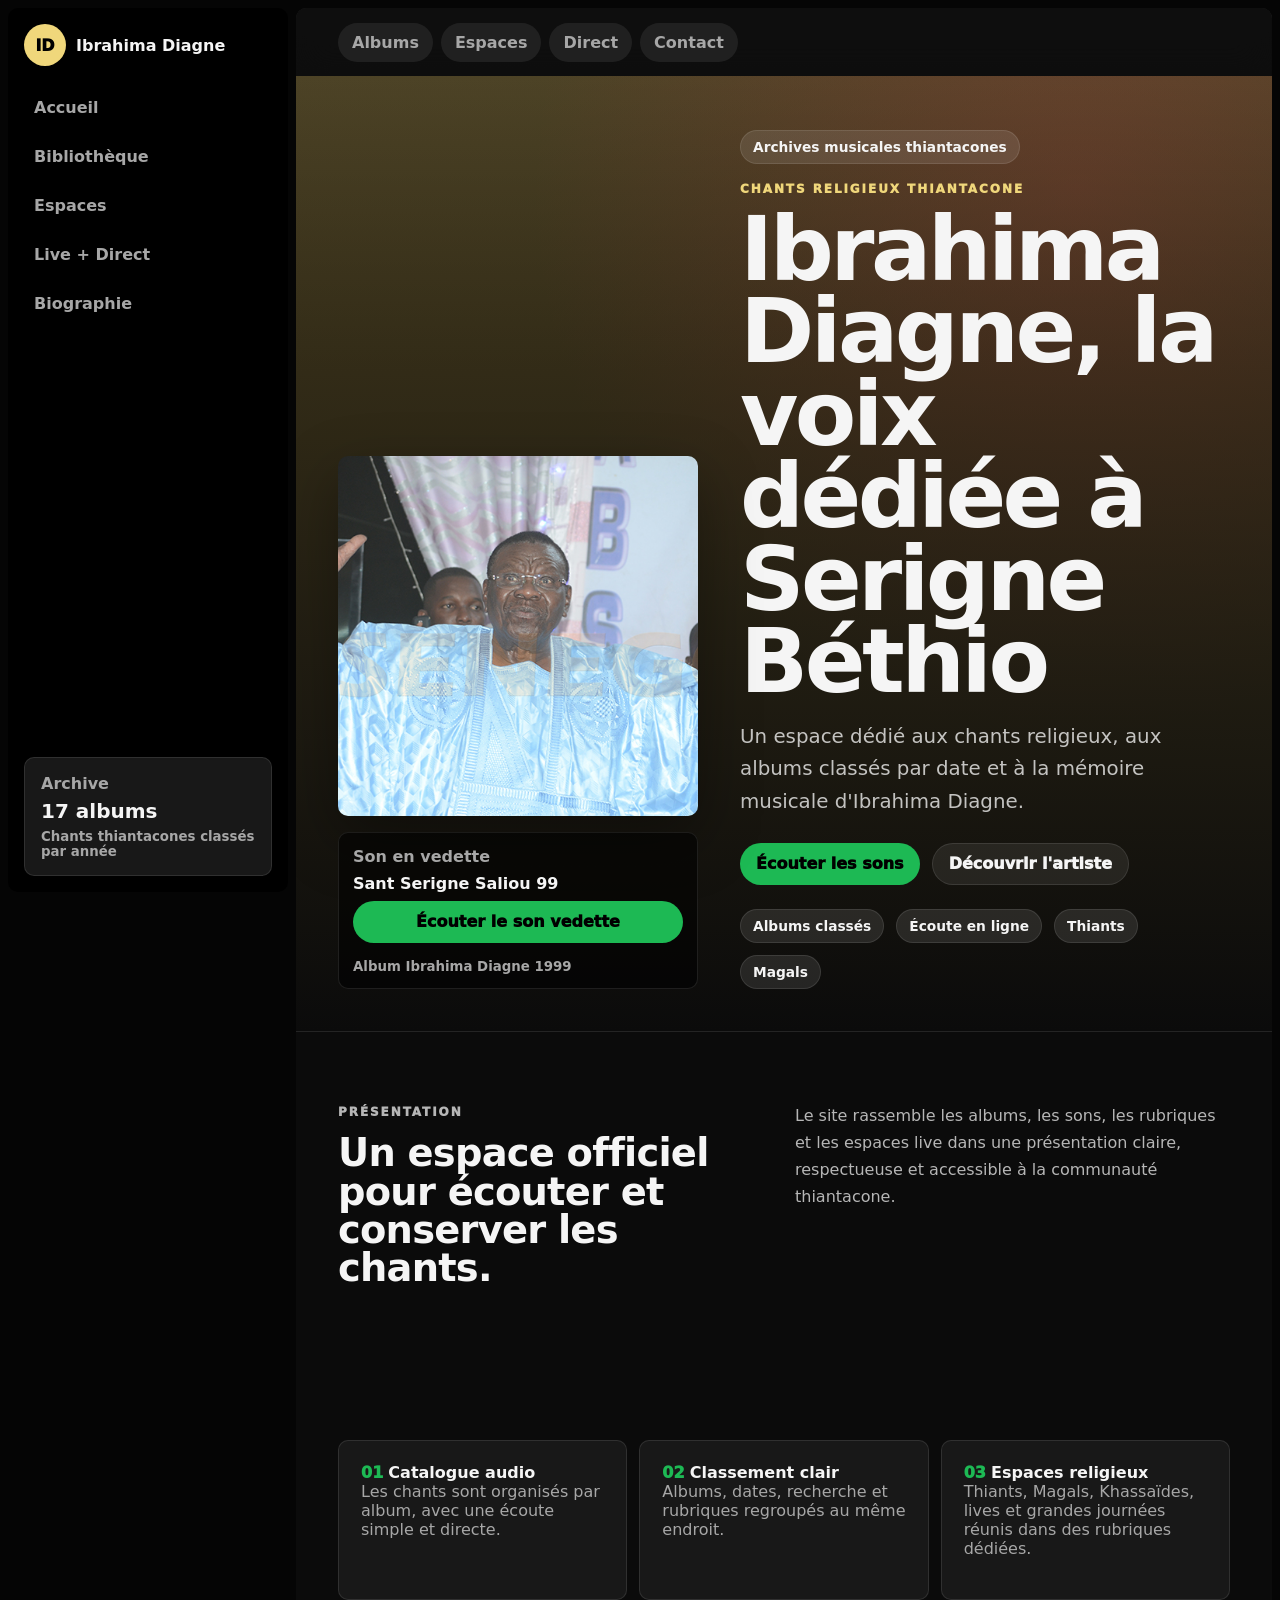
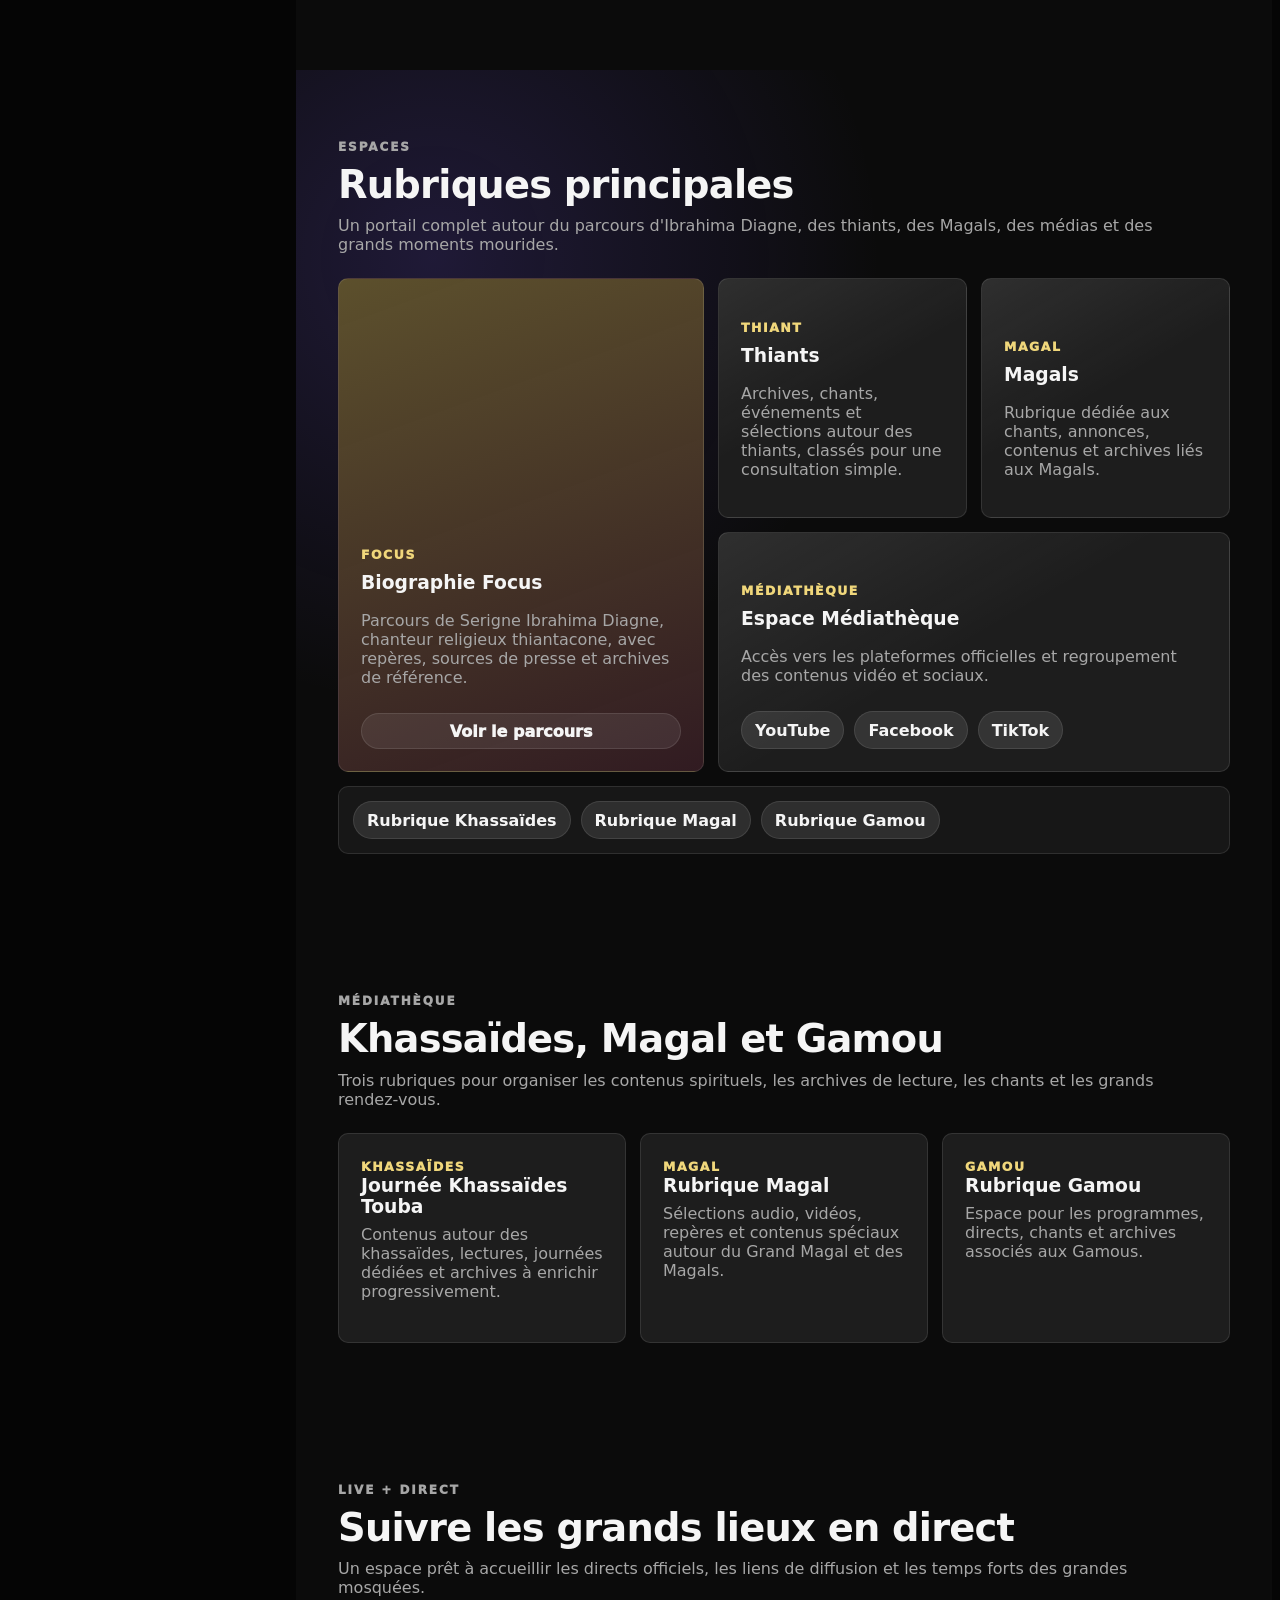
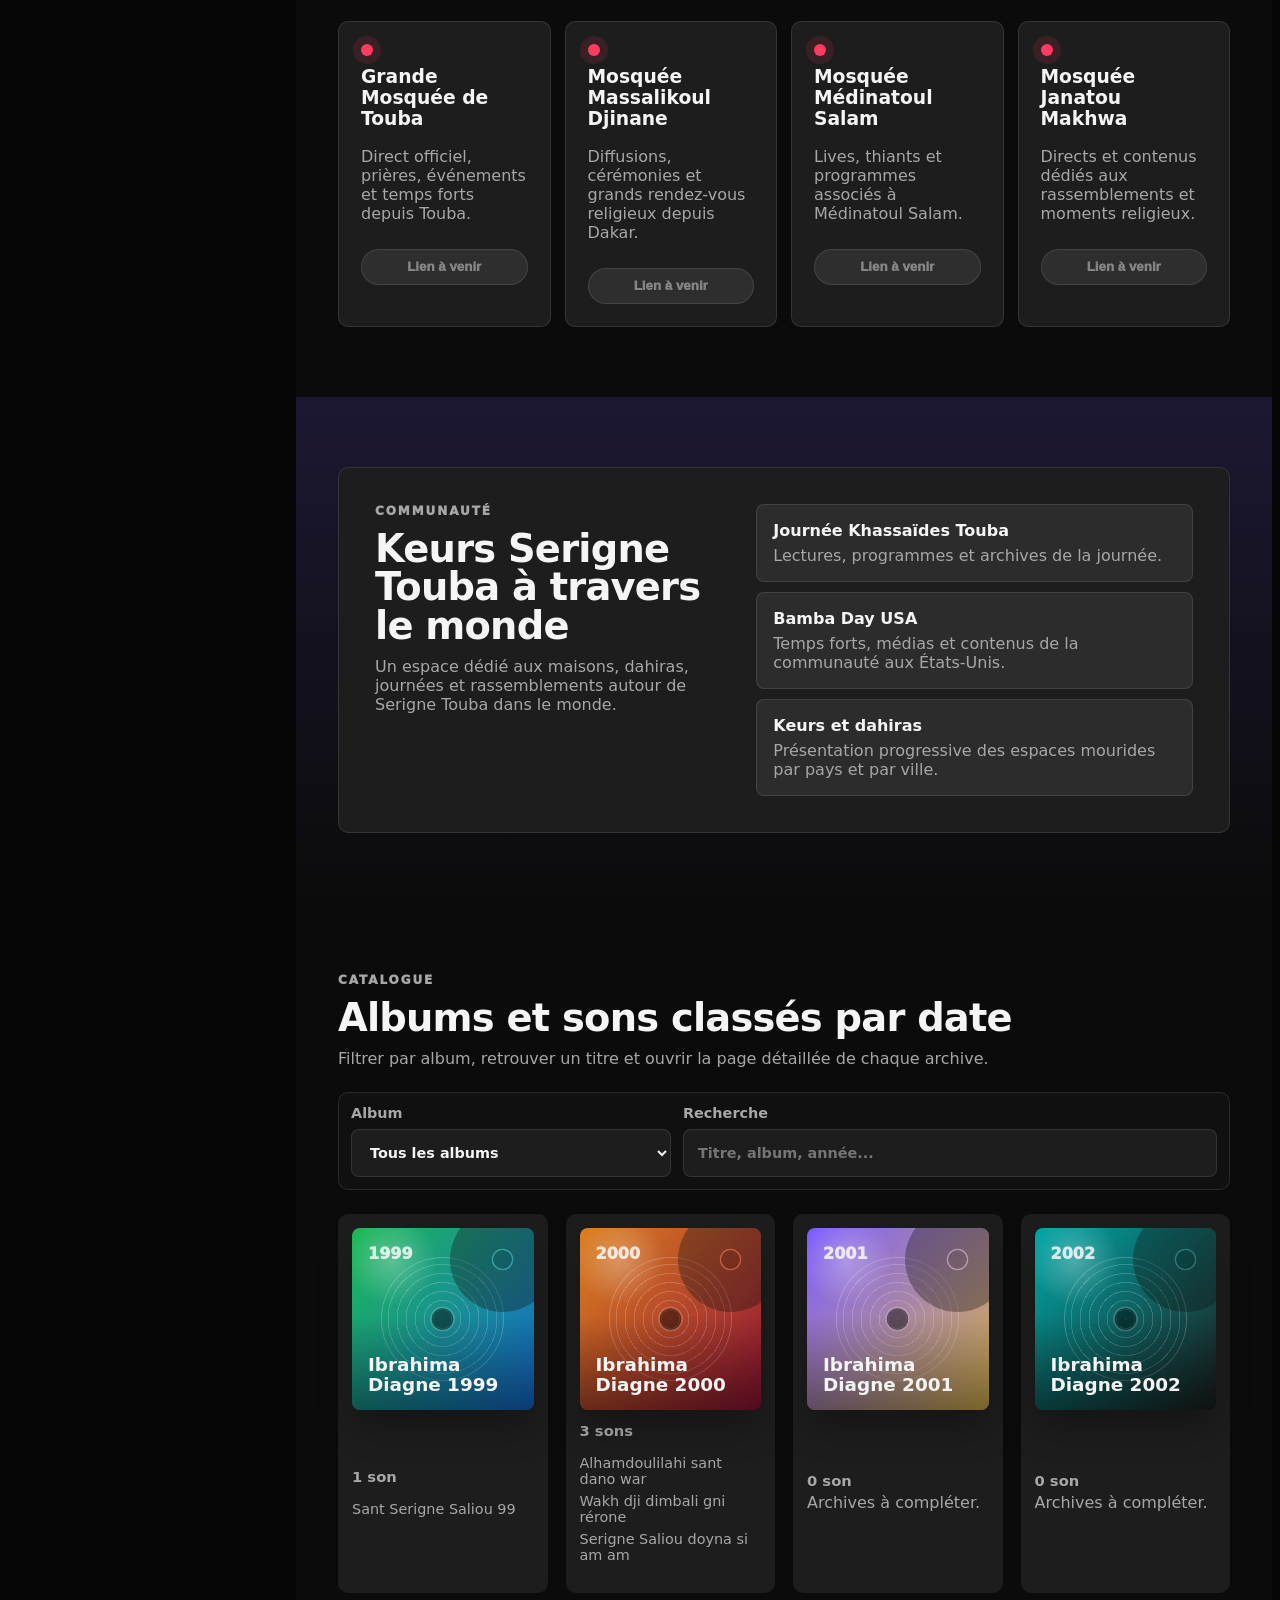
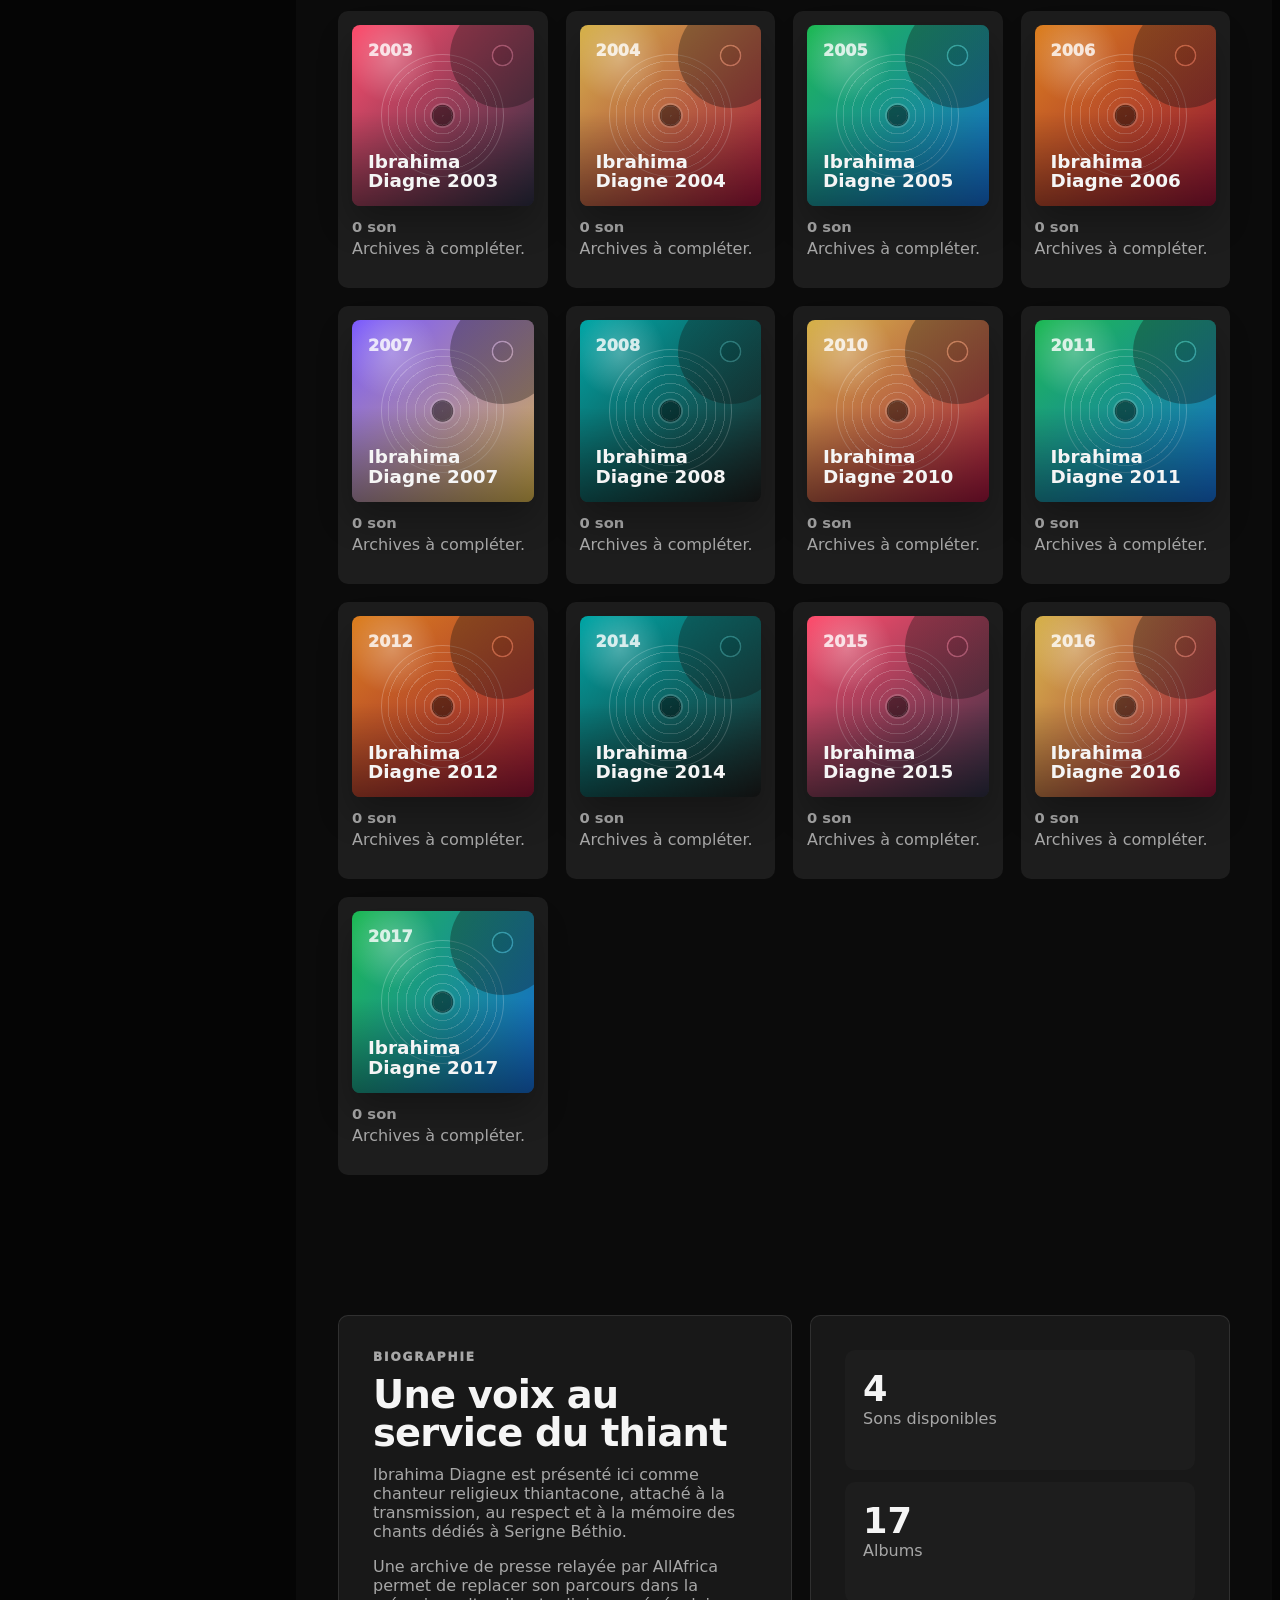
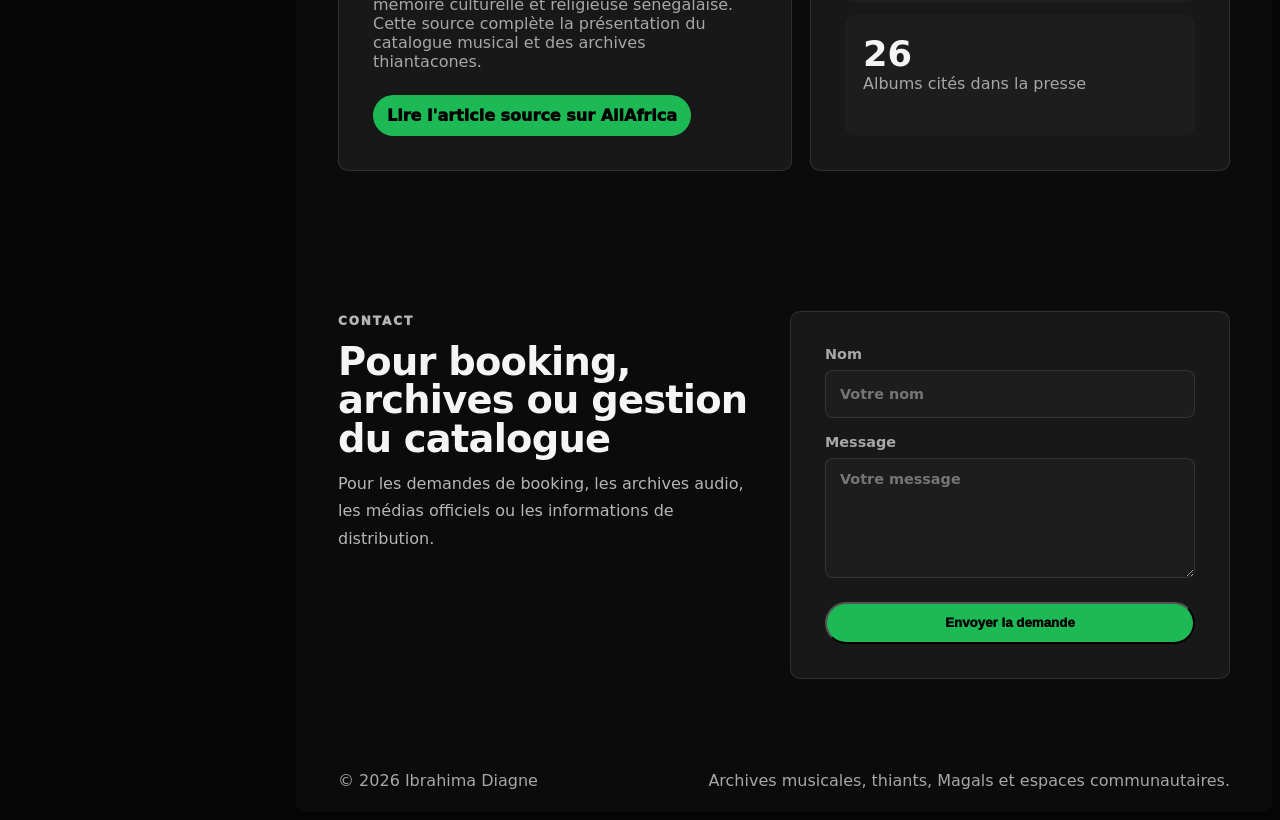
==== index.html @ 5f278eea "feat: add homepage community sections" ====
<!doctype html>
<html lang="fr">

<head>
  <meta charset="utf-8">
  <meta name="viewport" content="width=device-width, initial-scale=1">
  <title>Ibrahima Diagne | Chanteur religieux thiantacone</title>
  <meta name="description"
    content="Site officiel d'Ibrahima Diagne, chanteur religieux thiantacone de Serigne Béthio. Albums, sons classés par date, paroles et actualités.">
  <link rel="stylesheet" href="styles.css?v=20260606-rubriques">
</head>

<body>
  <div class="app-shell">
    <aside class="sidebar" aria-label="Navigation musicale">
      <a class="brand" href="#accueil" aria-label="Accueil Ibrahima Diagne">
        <span class="brand-mark">ID</span>
        <span>Ibrahima Diagne</span>
      </a>
      <nav class="nav" aria-label="Navigation principale">
        <a href="#accueil">Accueil</a>
        <a href="#albums">Bibliothèque</a>
        <a href="#espaces">Espaces</a>
        <a href="#direct">Live + Direct</a>
        <a href="#biographie">Biographie</a>
      </nav>
      <div class="sidebar-card">
        <span>Archive</span>
        <strong id="sidebarAlbumCount">17 albums</strong>
        <small>Chants thiantacones classés par année</small>
      </div>
    </aside>

    <div class="app-main">
      <header class="topbar">
        <a class="brand mobile-brand" href="#accueil" aria-label="Accueil Ibrahima Diagne">
          <span class="brand-mark">ID</span>
          <span>Ibrahima Diagne</span>
        </a>
        <div class="topbar-actions">
          <a href="#albums">Albums</a>
          <a href="#espaces">Espaces</a>
          <a href="#direct">Direct</a>
          <a href="#contact">Contact</a>
        </div>
      </header>

      <main>
    <section id="accueil" class="hero">
      <div class="hero-media">
        <img class="hero-image" src="assets/images/serigne-bethio-thioune.jpg" alt="Serigne Béthio Thioune">
        <div class="hero-card">
          <span>Son en vedette</span>
          <strong>Sant Serigne Saliou 99</strong>
          <button class="featured-play" type="button" data-featured-audio="https://ibrahima-diagne-bucket.s3.us-east-1.amazonaws.com/ibrahima-diagne-1999/Sant+Serigne+Saliou99.mp3">Écouter le son vedette</button>
          <div id="featuredAudioSlot"></div>
          <small>Album Ibrahima Diagne 1999</small>
        </div>
      </div>
      <div class="hero-copy">
        <div class="status-pill">Archives musicales thiantacones</div>
        <p class="eyebrow">Chants religieux thiantacone</p>
        <h1>Ibrahima Diagne, la voix dédiée à Serigne Béthio</h1>
        <p class="lead">Un espace dédié aux chants religieux, aux albums classés par date et à la mémoire
          musicale d'Ibrahima Diagne.</p>
        <div class="hero-actions">
          <a class="button primary" href="#albums">Écouter les sons</a>
          <a class="button ghost" href="#biographie">Découvrir l'artiste</a>
        </div>
        <div class="trust-row" aria-label="Informations principales">
          <span>Albums classés</span>
          <span>Écoute en ligne</span>
          <span>Thiants</span>
          <span>Magals</span>
        </div>
      </div>
    </section>

    <section class="intro-band">
      <div>
        <p class="eyebrow">Présentation</p>
        <h2>Un espace officiel pour écouter et conserver les chants.</h2>
      </div>
      <p>Le site rassemble les albums, les sons, les rubriques et les espaces live dans une présentation claire, respectueuse et accessible
        à la communauté thiantacone.</p>
    </section>

    <section class="feature-row" aria-label="Points forts du site">
      <article>
        <span>01</span>
        <strong>Catalogue audio</strong>
        <p>Les chants sont organisés par album, avec une écoute simple et directe.</p>
      </article>
      <article>
        <span>02</span>
        <strong>Classement clair</strong>
        <p>Albums, dates, recherche et rubriques regroupés au même endroit.</p>
      </article>
      <article>
        <span>03</span>
        <strong>Espaces religieux</strong>
        <p>Thiants, Magals, Khassaïdes, lives et grandes journées réunis dans des rubriques dédiées.</p>
      </article>
    </section>

    <section id="espaces" class="section spaces-section">
      <div class="section-heading">
        <p class="eyebrow">Espaces</p>
        <h2>Rubriques principales</h2>
        <p>Un portail complet autour du parcours d'Ibrahima Diagne, des thiants, des Magals, des médias et des grands moments mourides.</p>
      </div>

      <div class="spaces-grid">
        <article class="space-card focus-card">
          <span>Focus</span>
          <h3>Biographie Focus</h3>
          <p>Parcours de Serigne Ibrahima Diagne, chanteur religieux thiantacone, avec repères, sources de presse et archives de référence.</p>
          <a class="small-button" href="#biographie">Voir le parcours</a>
        </article>
        <article class="space-card">
          <span>Thiant</span>
          <h3>Thiants</h3>
          <p>Archives, chants, événements et sélections autour des thiants, classés pour une consultation simple.</p>
        </article>
        <article class="space-card">
          <span>Magal</span>
          <h3>Magals</h3>
          <p>Rubrique dédiée aux chants, annonces, contenus et archives liés aux Magals.</p>
        </article>
        <article class="space-card media-card">
          <span>Médiathèque</span>
          <h3>Espace Médiathèque</h3>
          <p>Accès vers les plateformes officielles et regroupement des contenus vidéo et sociaux.</p>
          <div class="social-links" aria-label="Liens médias">
            <a href="https://www.youtube.com/results?search_query=Ibrahima+Diagne+Thiantacone" target="_blank" rel="noreferrer">YouTube</a>
            <a href="https://www.facebook.com/search/top?q=Ibrahima%20Diagne%20Thiantacone" target="_blank" rel="noreferrer">Facebook</a>
            <a href="https://www.tiktok.com/search?q=Ibrahima%20Diagne%20Thiantacone" target="_blank" rel="noreferrer">TikTok</a>
          </div>
        </article>
      </div>

      <div class="rubrique-strip" aria-label="Sous-rubriques médiathèque">
        <a href="#khassada">Rubrique Khassaïdes</a>
        <a href="#magal">Rubrique Magal</a>
        <a href="#gamou">Rubrique Gamou</a>
      </div>
    </section>

    <section id="khassada" class="section editorial-section">
      <div class="section-heading">
        <p class="eyebrow">Médiathèque</p>
        <h2>Khassaïdes, Magal et Gamou</h2>
        <p>Trois rubriques pour organiser les contenus spirituels, les archives de lecture, les chants et les grands rendez-vous.</p>
      </div>
      <div class="editorial-grid">
        <article>
          <span>Khassaïdes</span>
          <h3>Journée Khassaïdes Touba</h3>
          <p>Contenus autour des khassaïdes, lectures, journées dédiées et archives à enrichir progressivement.</p>
        </article>
        <article id="magal">
          <span>Magal</span>
          <h3>Rubrique Magal</h3>
          <p>Sélections audio, vidéos, repères et contenus spéciaux autour du Grand Magal et des Magals.</p>
        </article>
        <article id="gamou">
          <span>Gamou</span>
          <h3>Rubrique Gamou</h3>
          <p>Espace pour les programmes, directs, chants et archives associés aux Gamous.</p>
        </article>
      </div>
    </section>

    <section id="direct" class="section live-section">
      <div class="section-heading">
        <p class="eyebrow">Live + Direct</p>
        <h2>Suivre les grands lieux en direct</h2>
        <p>Un espace prêt à accueillir les directs officiels, les liens de diffusion et les temps forts des grandes mosquées.</p>
      </div>
      <div class="live-grid">
        <article>
          <span class="live-dot"></span>
          <h3>Grande Mosquée de Touba</h3>
          <p>Direct officiel, prières, événements et temps forts depuis Touba.</p>
          <button class="small-button disabled" type="button">Lien à venir</button>
        </article>
        <article>
          <span class="live-dot"></span>
          <h3>Mosquée Massalikoul Djinane</h3>
          <p>Diffusions, cérémonies et grands rendez-vous religieux depuis Dakar.</p>
          <button class="small-button disabled" type="button">Lien à venir</button>
        </article>
        <article>
          <span class="live-dot"></span>
          <h3>Mosquée Médinatoul Salam</h3>
          <p>Lives, thiants et programmes associés à Médinatoul Salam.</p>
          <button class="small-button disabled" type="button">Lien à venir</button>
        </article>
        <article>
          <span class="live-dot"></span>
          <h3>Mosquée Janatou Makhwa</h3>
          <p>Directs et contenus dédiés aux rassemblements et moments religieux.</p>
          <button class="small-button disabled" type="button">Lien à venir</button>
        </article>
      </div>
    </section>

    <section id="keurs" class="section world-section">
      <div class="world-panel">
        <div>
          <p class="eyebrow">Communauté</p>
          <h2>Keurs Serigne Touba à travers le monde</h2>
          <p>Un espace dédié aux maisons, dahiras, journées et rassemblements autour de Serigne Touba dans le monde.</p>
        </div>
        <div class="world-list">
          <article>
            <strong>Journée Khassaïdes Touba</strong>
            <span>Lectures, programmes et archives de la journée.</span>
          </article>
          <article>
            <strong>Bamba Day USA</strong>
            <span>Temps forts, médias et contenus de la communauté aux États-Unis.</span>
          </article>
          <article>
            <strong>Keurs et dahiras</strong>
            <span>Présentation progressive des espaces mourides par pays et par ville.</span>
          </article>
        </div>
      </div>
    </section>

    <section id="albums" class="section">
      <div class="section-heading">
        <p class="eyebrow">Catalogue</p>
        <h2>Albums et sons classés par date</h2>
        <p>Filtrer par album, retrouver un titre et ouvrir la page détaillée de chaque archive.</p>
      </div>

      <div class="catalog-toolbar">
        <label>
          Album
          <select id="albumFilter"></select>
        </label>
        <label>
          Recherche
          <input id="searchInput" type="search" placeholder="Titre, album, année...">
        </label>
      </div>

      <div id="albumGrid" class="album-grid" aria-live="polite"></div>
    </section>

    <section id="biographie" class="bio">
      <div class="bio-card">
        <p class="eyebrow">Biographie</p>
        <h2>Une voix au service du thiant</h2>
        <p>Ibrahima Diagne est présenté ici comme chanteur religieux thiantacone, attaché à la transmission, au respect
          et à la mémoire des chants dédiés à Serigne Béthio.</p>
        <p>Une archive de presse relayée par AllAfrica permet de replacer son parcours dans la mémoire culturelle et
          religieuse sénégalaise. Cette source complète la présentation du catalogue musical et des archives
          thiantacones.</p>
        <a class="source-link" href="https://fr.allafrica.com/stories/200802270470.html"
          target="_blank" rel="noreferrer">Lire l'article source sur AllAfrica</a>
      </div>
      <div class="stats">
        <div><strong id="trackCount">0</strong><span>Sons disponibles</span></div>
        <div><strong id="albumCount">0</strong><span>Albums</span></div>
        <div><strong>26</strong><span>Albums cités dans la presse</span></div>
      </div>
    </section>

    <section id="contact" class="contact">
      <div>
        <p class="eyebrow">Contact</p>
        <h2>Pour booking, archives ou gestion du catalogue</h2>
        <p>Pour les demandes de booking, les archives audio, les médias officiels ou les informations de distribution.
        </p>
      </div>
      <form class="contact-form">
        <label>Nom<input type="text" placeholder="Votre nom"></label>
        <label>Message<textarea placeholder="Votre message"></textarea></label>
        <button class="button primary" type="button">Envoyer la demande</button>
      </form>
    </section>
      </main>

      <footer class="footer">
        <span>&copy; 2026 Ibrahima Diagne</span>
        <span>Archives musicales, thiants, Magals et espaces communautaires.</span>
      </footer>
    </div>
  </div>

  <script src="scripts/app.js?v=20260606-rubriques"></script>
</body>

</html>
---- styles.css ----
:root {
  --bg: #050505;
  --panel: #101010;
  --panel-soft: #181818;
  --card: #1d1d1d;
  --card-hover: #292929;
  --text: #f5f5f5;
  --muted: #a7a7a7;
  --line: rgba(255, 255, 255, 0.1);
  --gold: #d6b24a;
  --gold-soft: #f0d77b;
  --accent: #9b123a;
  --green: #1db954;
  --radius: 10px;
  --shadow: 0 22px 60px rgba(0, 0, 0, 0.35);
}

* {
  box-sizing: border-box;
}

html {
  scroll-behavior: smooth;
}

body {
  margin: 0;
  color: var(--text);
  background: var(--bg);
  font-family: Inter, ui-sans-serif, system-ui, -apple-system, BlinkMacSystemFont, "Segoe UI", sans-serif;
}

a {
  color: inherit;
  text-decoration: none;
}

.app-shell {
  display: grid;
  grid-template-columns: 280px minmax(0, 1fr);
  min-height: 100vh;
  gap: 8px;
  padding: 8px;
  background: var(--bg);
}

.sidebar {
  position: sticky;
  top: 8px;
  display: flex;
  flex-direction: column;
  gap: 10px;
  height: calc(100vh - 16px);
  padding: 16px;
  background: #000;
  border-radius: var(--radius);
}

.app-main {
  min-width: 0;
  overflow: hidden;
  background: linear-gradient(180deg, #1b1b1b 0, #0b0b0b 360px, #0b0b0b 100%);
  border-radius: var(--radius);
}

.topbar {
  position: sticky;
  top: 0;
  z-index: 8;
  display: flex;
  align-items: center;
  justify-content: space-between;
  gap: 16px;
  min-height: 68px;
  padding: 14px clamp(18px, 4vw, 42px);
  background: rgba(11, 11, 11, 0.72);
  backdrop-filter: blur(18px);
}

.brand {
  display: inline-flex;
  align-items: center;
  gap: 10px;
  font-weight: 900;
}

.brand-mark {
  display: grid;
  width: 42px;
  height: 42px;
  place-items: center;
  color: #000;
  background: var(--gold-soft);
  border-radius: 50%;
  font-weight: 950;
}

.mobile-brand {
  display: none;
}

.nav {
  display: grid;
  gap: 6px;
  padding: 10px 0;
}

.nav a,
.topbar-actions a {
  color: var(--muted);
  border-radius: 999px;
  font-weight: 850;
}

.nav a {
  padding: 12px 10px;
}

.topbar-actions {
  display: flex;
  gap: 8px;
}

.topbar-actions a {
  padding: 10px 14px;
  background: rgba(255, 255, 255, 0.08);
}

.nav a:hover,
.topbar-actions a:hover {
  color: var(--text);
  background: rgba(255, 255, 255, 0.1);
}

.sidebar-card {
  margin-top: auto;
  display: grid;
  gap: 6px;
  padding: 16px;
  background: var(--panel-soft);
  border: 1px solid var(--line);
  border-radius: var(--radius);
}

.sidebar-card span,
.sidebar-card small {
  color: var(--muted);
  font-weight: 800;
}

.sidebar-card strong {
  font-size: 1.25rem;
}

.hero {
  display: grid;
  grid-template-columns: minmax(260px, 360px) minmax(0, 1fr);
  gap: clamp(22px, 4vw, 42px);
  align-items: end;
  padding: clamp(22px, 5vw, 54px) clamp(18px, 4vw, 42px) 42px;
  background:
    linear-gradient(180deg, rgba(214, 178, 74, 0.28), rgba(11, 11, 11, 0.95)),
    radial-gradient(circle at 80% 12%, rgba(155, 18, 58, 0.28), transparent 34rem);
}

.hero-media {
  position: relative;
}

.hero-image {
  width: 100%;
  aspect-ratio: 1;
  object-fit: cover;
  object-position: center;
  border-radius: var(--radius);
  box-shadow: var(--shadow);
}

.hero-card {
  display: grid;
  gap: 8px;
  margin-top: 12px;
  padding: 14px;
  background: rgba(0, 0, 0, 0.58);
  border: 1px solid var(--line);
  border-radius: var(--radius);
}

.hero-card span,
.hero-card small {
  color: var(--muted);
  font-weight: 800;
}

.featured-audio {
  width: 100%;
  min-width: 0;
}

.featured-play {
  min-height: 42px;
  padding: 0 16px;
  color: #000;
  background: var(--green);
  border: 0;
  border-radius: 999px;
  font: inherit;
  font-weight: 950;
  cursor: pointer;
}

.photo-credit {
  display: block;
  margin-top: 8px;
  color: rgba(255, 255, 255, 0.52);
  font-size: 0.74rem;
  font-weight: 750;
}

.hero-copy {
  min-width: 0;
}

.status-pill,
.trust-row span {
  display: inline-flex;
  align-items: center;
  width: max-content;
  padding: 8px 12px;
  color: var(--text);
  background: rgba(255, 255, 255, 0.1);
  border: 1px solid var(--line);
  border-radius: 999px;
  font-size: 0.86rem;
  font-weight: 900;
}

.status-pill {
  margin-bottom: 18px;
}

.eyebrow {
  margin: 0 0 12px;
  color: var(--gold-soft);
  font-size: 0.75rem;
  font-weight: 950;
  letter-spacing: 0.16em;
  text-transform: uppercase;
}

h1,
h2,
h3,
p {
  margin-top: 0;
}

h1 {
  max-width: 900px;
  margin-bottom: 18px;
  font-size: clamp(3.2rem, 7vw, 6.8rem);
  line-height: 0.92;
  letter-spacing: -0.04em;
}

h2 {
  margin-bottom: 12px;
  font-size: clamp(1.8rem, 3vw, 2.8rem);
  line-height: 1;
  letter-spacing: -0.02em;
}

h3 {
  margin-bottom: 8px;
}

.lead {
  max-width: 720px;
  color: rgba(255, 255, 255, 0.74);
  font-size: clamp(1.05rem, 1.8vw, 1.24rem);
  line-height: 1.65;
}

.button,
.back-link,
.small-button {
  display: inline-flex;
  align-items: center;
  justify-content: center;
  min-height: 42px;
  padding: 0 16px;
  border-radius: 999px;
  font-weight: 950;
  cursor: pointer;
}

.primary,
.back-link {
  color: #000;
  background: var(--green);
}

.ghost,
.small-button {
  color: var(--text);
  background: rgba(255, 255, 255, 0.08);
  border: 1px solid var(--line);
}

.hero-actions,
.trust-row {
  display: flex;
  flex-wrap: wrap;
  gap: 12px;
  margin-top: 24px;
}

.intro-band,
.feature-row,
.section,
.payments,
.bio,
.contact {
  padding: clamp(34px, 6vw, 70px) clamp(18px, 4vw, 42px);
}

.intro-band {
  display: grid;
  grid-template-columns: 1fr 1fr;
  gap: 22px;
  background: #0b0b0b;
  border-top: 1px solid var(--line);
}

.intro-band p,
.payments p,
.contact p,
.album-detail-hero .lead {
  color: rgba(255, 255, 255, 0.7);
  line-height: 1.7;
}

.feature-row {
  display: grid;
  grid-template-columns: repeat(3, 1fr);
  gap: 12px;
}

.feature-row article,
.bio-card,
.stats,
.contact-form,
.track,
.lyrics-panel {
  background: var(--panel-soft);
  border: 1px solid var(--line);
  border-radius: var(--radius);
}

.feature-row article {
  min-height: 160px;
  padding: 22px;
}

.feature-row span,
.news-grid span {
  color: var(--green);
  font-weight: 950;
}

.feature-row p,
.section-heading p,
.bio-card p,
.track-meta,
.album-preview,
.album-preview-list,
.stats span,
.space-card p,
.editorial-grid p,
.live-grid p,
.world-panel p,
.world-list span {
  color: var(--muted);
}

.section-heading {
  max-width: 820px;
  margin-bottom: 24px;
}

.catalog-toolbar {
  display: grid;
  grid-template-columns: minmax(220px, 320px) minmax(220px, 1fr);
  gap: 12px;
  margin-bottom: 24px;
  padding: 12px;
  background: var(--panel);
  border: 1px solid var(--line);
  border-radius: var(--radius);
}

label {
  display: grid;
  gap: 8px;
  color: var(--muted);
  font-size: 0.9rem;
  font-weight: 900;
}

select,
input,
textarea {
  width: 100%;
  min-height: 48px;
  padding: 12px 14px;
  color: var(--text);
  background: var(--card);
  border: 1px solid var(--line);
  border-radius: 8px;
  font: inherit;
}

textarea {
  min-height: 120px;
  resize: vertical;
}

.album-grid {
  display: grid;
  grid-template-columns: repeat(auto-fit, minmax(180px, 1fr));
  gap: 18px;
}

.spaces-section {
  background:
    radial-gradient(circle at 14% 22%, rgba(124, 92, 255, 0.18), transparent 28rem),
    #0b0b0b;
}

.spaces-grid,
.editorial-grid,
.live-grid {
  display: grid;
  gap: 14px;
}

.spaces-grid {
  grid-template-columns: minmax(260px, 1.25fr) repeat(2, minmax(180px, 0.85fr));
}

.space-card,
.editorial-grid article,
.live-grid article,
.world-panel {
  background: var(--card);
  border: 1px solid var(--line);
  border-radius: var(--radius);
}

.space-card {
  display: grid;
  min-height: 240px;
  align-content: end;
  gap: 10px;
  padding: 22px;
  overflow: hidden;
  background:
    linear-gradient(150deg, rgba(255, 255, 255, 0.08), transparent 48%),
    var(--card);
}

.space-card span,
.editorial-grid span {
  width: max-content;
  color: var(--gold-soft);
  font-size: 0.78rem;
  font-weight: 950;
  letter-spacing: 0.12em;
  text-transform: uppercase;
}

.focus-card {
  grid-row: span 2;
  min-height: 494px;
  background:
    linear-gradient(160deg, rgba(214, 178, 74, 0.34), rgba(155, 18, 58, 0.16)),
    var(--card);
}

.media-card {
  grid-column: span 2;
  min-height: 240px;
}

.social-links,
.rubrique-strip {
  display: flex;
  flex-wrap: wrap;
  gap: 10px;
}

.social-links a,
.rubrique-strip a {
  display: inline-flex;
  min-height: 38px;
  align-items: center;
  padding: 0 13px;
  color: var(--text);
  background: rgba(255, 255, 255, 0.1);
  border: 1px solid var(--line);
  border-radius: 999px;
  font-weight: 900;
}

.rubrique-strip {
  margin-top: 14px;
  padding: 14px;
  background: rgba(255, 255, 255, 0.05);
  border: 1px solid var(--line);
  border-radius: var(--radius);
}

.editorial-section,
.live-section {
  background: #0b0b0b;
}

.editorial-grid {
  grid-template-columns: repeat(3, 1fr);
}

.editorial-grid article,
.live-grid article {
  min-height: 210px;
  padding: 22px;
}

.live-grid {
  grid-template-columns: repeat(4, 1fr);
}

.live-grid article {
  display: grid;
  align-content: start;
  gap: 10px;
}

.live-dot {
  width: 12px;
  height: 12px;
  background: #ff3b5f;
  border-radius: 50%;
  box-shadow: 0 0 0 8px rgba(255, 59, 95, 0.12);
}

.world-section {
  background:
    linear-gradient(180deg, rgba(124, 92, 255, 0.16), rgba(11, 11, 11, 0.96)),
    #0b0b0b;
}

.world-panel {
  display: grid;
  grid-template-columns: minmax(260px, 0.9fr) minmax(280px, 1.1fr);
  gap: 24px;
  padding: clamp(22px, 4vw, 36px);
}

.world-list {
  display: grid;
  gap: 10px;
}

.world-list article {
  display: grid;
  gap: 6px;
  padding: 16px;
  background: rgba(255, 255, 255, 0.07);
  border: 1px solid var(--line);
  border-radius: 8px;
}

.album-card {
  display: grid;
  gap: 12px;
  padding: 14px;
  color: inherit;
  background: var(--card);
  border-radius: var(--radius);
  transition: background 160ms ease, transform 160ms ease;
}

.album-card:hover {
  background: var(--card-hover);
  transform: translateY(-3px);
}

.album-cover {
  position: relative;
  display: flex;
  flex-direction: column;
  justify-content: flex-end;
  aspect-ratio: 1;
  padding: 16px;
  overflow: hidden;
  color: var(--text);
  background:
    linear-gradient(var(--avatar-tilt, 135deg), var(--avatar-a, #d6b24a), var(--avatar-b, #9b123a)),
    #222;
  border-radius: 8px;
  box-shadow: 0 16px 34px rgba(0, 0, 0, 0.28);
}

.album-cover::before {
  content: "";
  position: absolute;
  inset: 16%;
  background:
    radial-gradient(circle, rgba(0, 0, 0, 0.45) 0 12%, rgba(255, 255, 255, 0.18) 13% 14%, transparent 15%),
    repeating-radial-gradient(circle, rgba(255, 255, 255, 0.18) 0 1px, transparent 1px 9px);
  border: 1px solid rgba(255, 255, 255, 0.22);
  border-radius: 50%;
}

.album-cover::after {
  content: "";
  position: absolute;
  inset: 0;
  background:
    linear-gradient(180deg, transparent 0 48%, rgba(0, 0, 0, 0.44) 100%),
    radial-gradient(circle at 22% 18%, rgba(255, 255, 255, 0.28), transparent 22%);
}

.album-disc {
  position: absolute;
  right: -12%;
  top: -12%;
  width: 58%;
  aspect-ratio: 1;
  border-radius: 50%;
  background:
    radial-gradient(circle, #050505 0 12%, rgba(255, 255, 255, 0.38) 13% 14%, #111 15% 100%);
  opacity: 0.34;
}

.album-cover span,
.album-cover strong,
.album-cover p {
  position: relative;
  z-index: 1;
}

.album-cover span {
  display: inline-flex;
  width: max-content;
  margin-bottom: auto;
  color: rgba(255, 255, 255, 0.8);
  font-weight: 950;
}

.album-cover strong {
  font-size: 1.15rem;
  line-height: 1.05;
}

.album-cover p {
  display: none;
}

.album-card h3 {
  margin-bottom: 4px;
  color: var(--muted);
  font-size: 0.92rem;
}

.album-preview-list {
  display: grid;
  gap: 6px;
  padding: 0;
  list-style: none;
}

.album-preview-list li {
  color: var(--muted);
  font-size: 0.9rem;
}

.album-detail-hero {
  padding: clamp(34px, 6vw, 70px) clamp(18px, 4vw, 42px);
  background:
    linear-gradient(180deg, rgba(214, 178, 74, 0.26), rgba(11, 11, 11, 0.96)),
    radial-gradient(circle at 80% 12%, rgba(155, 18, 58, 0.26), transparent 32rem);
}

.album-detail-section {
  background: #0b0b0b;
}

.track-list {
  display: grid;
  gap: 10px;
}

.track {
  display: grid;
  gap: 12px;
  padding: 14px;
}

.track::before {
  display: none;
}

.track-top {
  display: flex;
  align-items: center;
  justify-content: space-between;
  gap: 16px;
}

audio {
  width: 100%;
}

.track-actions {
  display: flex;
  flex-wrap: wrap;
  gap: 10px;
}

.small-button {
  min-height: 36px;
  padding: 0 12px;
}

.small-button.disabled {
  color: rgba(255, 255, 255, 0.42);
  cursor: not-allowed;
}

.payments {
  display: grid;
  grid-template-columns: minmax(280px, 0.9fr) minmax(320px, 1.1fr);
  gap: 24px;
  align-items: center;
  background: #0b0b0b;
}

.payment-grid {
  display: grid;
  grid-template-columns: repeat(2, 1fr);
  gap: 14px;
}

.payment-card {
  display: grid;
  min-height: 190px;
  align-content: end;
  gap: 10px;
  padding: 22px;
  border-radius: var(--radius);
}

.payment-card button {
  min-height: 40px;
  color: rgba(255, 255, 255, 0.62);
  background: rgba(255, 255, 255, 0.1);
  border: 0;
  border-radius: 999px;
}

.wave {
  background: linear-gradient(135deg, #1468cf, #222);
}

.orange {
  background: linear-gradient(135deg, #dc7f1f, #222);
}

.lyrics-section {
  background: #0b0b0b;
}

.lyrics-panel {
  max-width: 900px;
  padding: clamp(22px, 4vw, 34px);
}

.lyrics-lines {
  display: grid;
  gap: 12px;
  margin-top: 22px;
  color: var(--gold-soft);
  font-size: clamp(1.08rem, 2vw, 1.35rem);
  line-height: 1.55;
}

.bio {
  display: grid;
  grid-template-columns: minmax(280px, 1fr) minmax(240px, 420px);
  gap: 18px;
}

.bio-card,
.stats,
.contact-form {
  padding: clamp(22px, 4vw, 34px);
}

.source-link {
  display: inline-flex;
  margin-top: 8px;
  padding: 11px 14px;
  color: #000;
  background: var(--green);
  border-radius: 999px;
  font-weight: 950;
}

.stats {
  display: grid;
  gap: 12px;
}

.stats div {
  padding: 18px;
  background: var(--card);
  border-radius: var(--radius);
}

.stats strong {
  display: block;
  font-size: 2.2rem;
}

.news-grid {
  display: grid;
  grid-template-columns: repeat(3, 1fr);
  gap: 14px;
}

.news-grid article {
  min-height: 180px;
  padding: 22px;
  background: var(--card);
  border-radius: var(--radius);
}

.contact {
  display: grid;
  grid-template-columns: 1fr minmax(280px, 440px);
  gap: 22px;
  background: #0b0b0b;
}

.contact-form {
  display: grid;
  gap: 16px;
}

.contact-form .button {
  margin-top: 8px;
}

.footer {
  display: flex;
  justify-content: space-between;
  gap: 18px;
  padding: 22px clamp(18px, 4vw, 42px);
  color: var(--muted);
  background: #0b0b0b;
}

@media (max-width: 980px) {
  .app-shell {
    grid-template-columns: 1fr;
  }

  .sidebar {
    display: none;
  }

  .mobile-brand {
    display: inline-flex;
  }

  .hero,
  .intro-band,
  .feature-row,
  .payments,
  .bio,
  .contact,
  .catalog-toolbar,
  .spaces-grid,
  .editorial-grid,
  .live-grid,
  .world-panel {
    grid-template-columns: 1fr;
  }

  .hero {
    align-items: start;
  }

  .hero-media {
    max-width: 380px;
  }

  .news-grid,
  .payment-grid {
    grid-template-columns: 1fr;
  }

  .focus-card,
  .media-card {
    grid-column: auto;
    grid-row: auto;
    min-height: 240px;
  }
}

@media (max-width: 560px) {
  .app-shell {
    padding: 0;
  }

  .app-main {
    border-radius: 0;
  }

  .topbar-actions {
    display: none;
  }

  h1 {
    font-size: 3.1rem;
  }

  .album-grid {
    grid-template-columns: repeat(2, minmax(0, 1fr));
    gap: 12px;
  }

  .album-card {
    padding: 10px;
  }
}
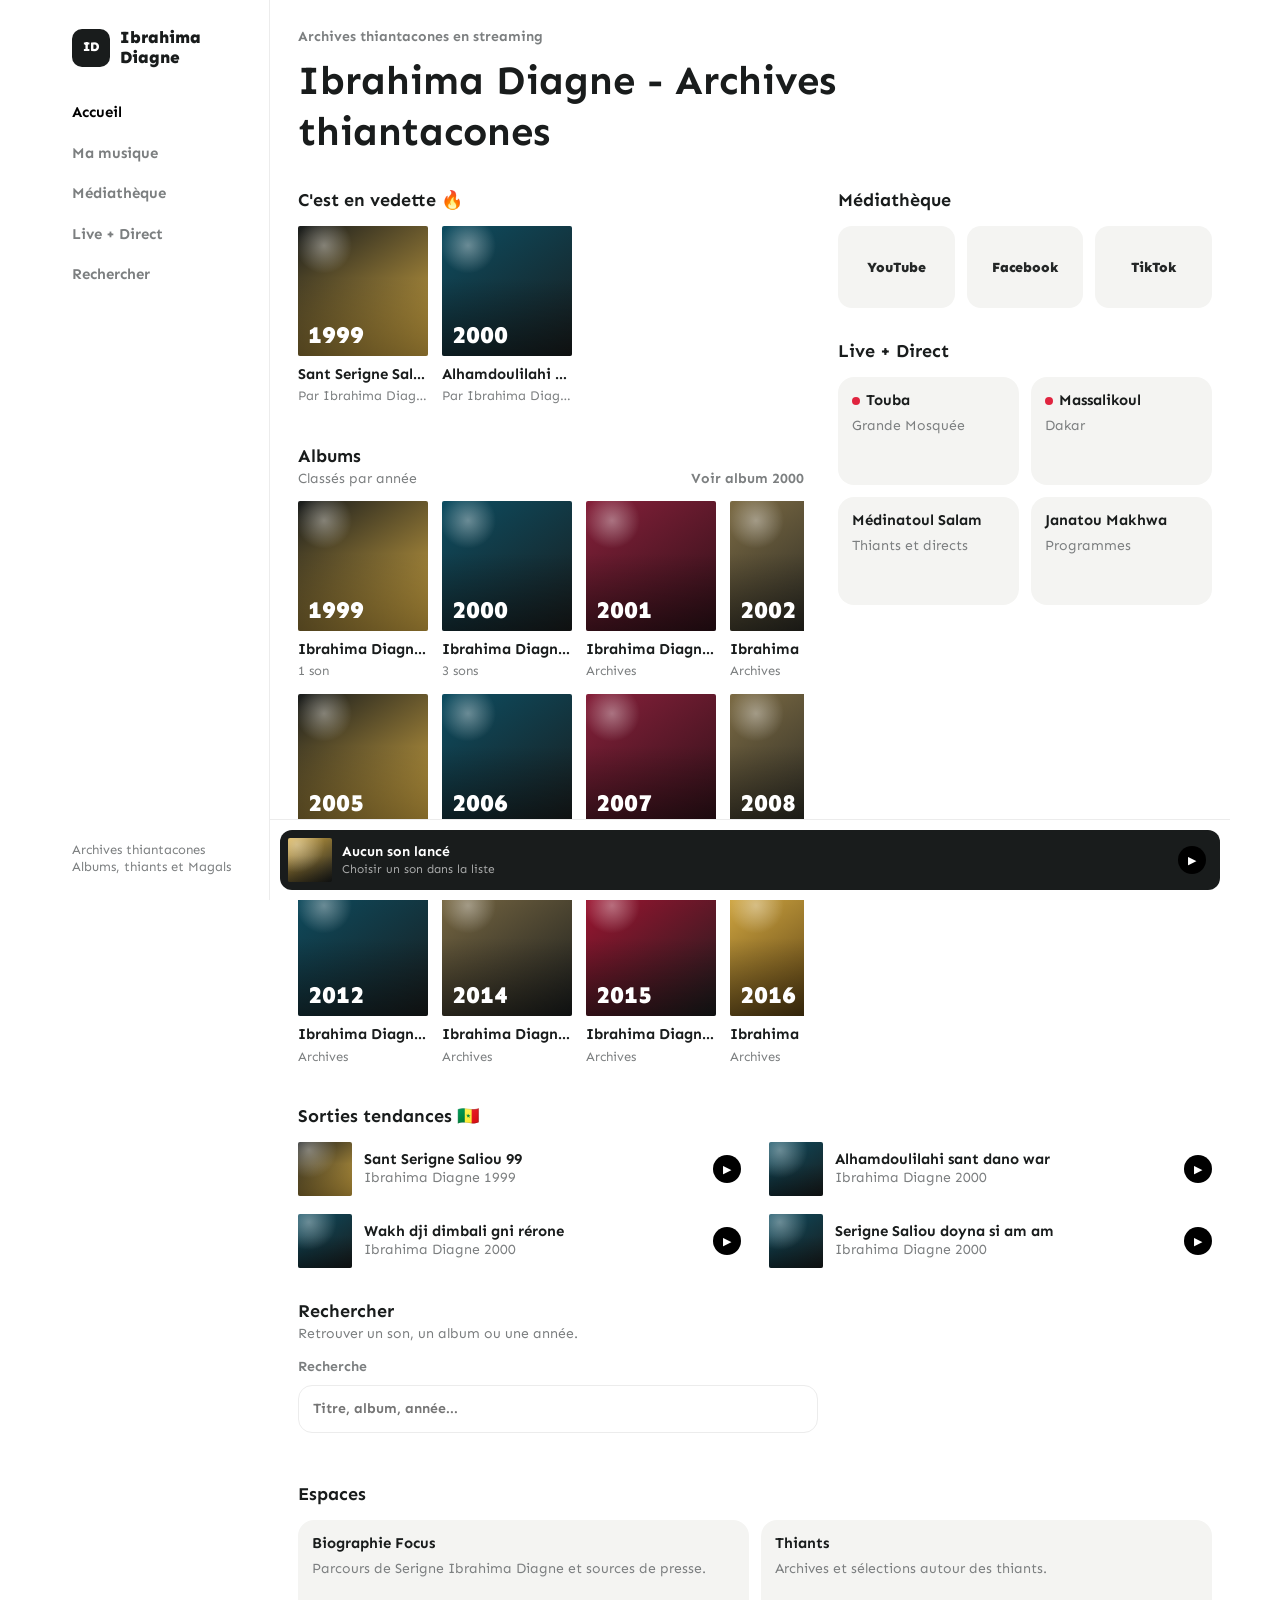
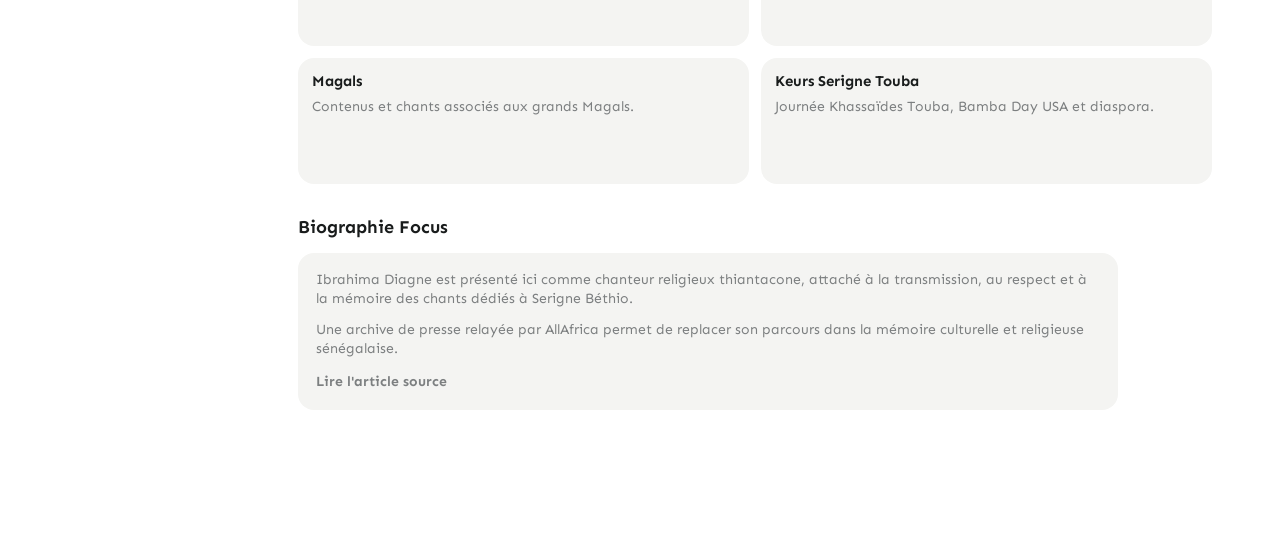
==== commit 17c4ffbe: "feat: redesign site as music player" ====
--- a/index.html
+++ b/index.html
@@ -4,294 +4,175 @@
 <head>
   <meta charset="utf-8">
   <meta name="viewport" content="width=device-width, initial-scale=1">
-  <title>Ibrahima Diagne | Chanteur religieux thiantacone</title>
+  <title>Ibrahima Diagne | Archives thiantacones</title>
   <meta name="description"
-    content="Site officiel d'Ibrahima Diagne, chanteur religieux thiantacone de Serigne Béthio. Albums, sons classés par date, paroles et actualités.">
-  <link rel="stylesheet" href="styles.css?v=20260606-rubriques">
+    content="Archives musicales d'Ibrahima Diagne : albums classés par année, thiants, Magals, médiathèque et directs.">
+  <link rel="preconnect" href="https://fonts.googleapis.com">
+  <link rel="preconnect" href="https://fonts.gstatic.com" crossorigin>
+  <link href="https://fonts.googleapis.com/css2?family=Sen:wght@400;500;600;700;800&display=swap" rel="stylesheet">
+  <link rel="stylesheet" href="styles.css?v=20260606-player">
 </head>
 
 <body>
-  <div class="app-shell">
-    <aside class="sidebar" aria-label="Navigation musicale">
-      <a class="brand" href="#accueil" aria-label="Accueil Ibrahima Diagne">
-        <span class="brand-mark">ID</span>
-        <span>Ibrahima Diagne</span>
-      </a>
-      <nav class="nav" aria-label="Navigation principale">
-        <a href="#accueil">Accueil</a>
-        <a href="#albums">Bibliothèque</a>
-        <a href="#espaces">Espaces</a>
-        <a href="#direct">Live + Direct</a>
-        <a href="#biographie">Biographie</a>
-      </nav>
-      <div class="sidebar-card">
-        <span>Archive</span>
-        <strong id="sidebarAlbumCount">17 albums</strong>
-        <small>Chants thiantacones classés par année</small>
+  <div class="app">
+    <div class="layout">
+      <aside class="side-nav" aria-label="Navigation principale">
+        <a class="side-brand" href="#accueil" aria-label="Accueil Ibrahima Diagne">
+          <span class="side-mark">ID</span>
+          <span>Ibrahima<br>Diagne</span>
+        </a>
+        <nav class="main-nav">
+          <a href="#accueil">Accueil</a>
+          <a href="#albums">Ma musique</a>
+          <a href="#mediatheque">Médiathèque</a>
+          <a href="#direct">Live + Direct</a>
+          <a href="#rechercher">Rechercher</a>
+        </nav>
+        <p class="nav-footer">Archives thiantacones<br>Albums, thiants et Magals</p>
+      </aside>
+
+      <main class="content">
+        <header id="accueil" class="brand-area">
+          <div class="brand-logo">ID</div>
+          <p class="page-kicker">Archives thiantacones en streaming</p>
+          <h1>Ibrahima Diagne - Archives thiantacones</h1>
+        </header>
+
+        <div class="home-grid">
+          <div>
+            <section class="section">
+              <div class="section-title">
+                <h2>C'est en vedette 🔥</h2>
+              </div>
+              <div id="featuredRail" class="horizontal" aria-live="polite"></div>
+            </section>
+
+            <section id="albums" class="section">
+              <div class="section-title with-link">
+                <div>
+                  <h2>Albums</h2>
+                  <p>Classés par année</p>
+                </div>
+                <a href="album.html?id=ibrahima-diagne-2000">Voir album 2000</a>
+              </div>
+              <div id="albumRail" class="horizontal" aria-live="polite"></div>
+            </section>
+          </div>
+
+          <div>
+            <section id="mediatheque" class="section">
+              <div class="section-title">
+                <h2>Médiathèque</h2>
+              </div>
+              <div class="media-grid">
+                <a class="media-link" href="https://www.youtube.com/results?search_query=Ibrahima+Diagne+Thiantacone"
+                  target="_blank" rel="noreferrer">YouTube</a>
+                <a class="media-link" href="https://www.facebook.com/search/top?q=Ibrahima%20Diagne%20Thiantacone"
+                  target="_blank" rel="noreferrer">Facebook</a>
+                <a class="media-link" href="https://www.tiktok.com/search?q=Ibrahima%20Diagne%20Thiantacone"
+                  target="_blank" rel="noreferrer">TikTok</a>
+              </div>
+            </section>
+
+            <section id="direct" class="section">
+              <div class="section-title">
+                <h2>Live + Direct</h2>
+              </div>
+              <div class="event-grid">
+                <article class="event-card">
+                  <h3><span class="live-dot"></span>Touba</h3>
+                  <p>Grande Mosquée</p>
+                </article>
+                <article class="event-card">
+                  <h3><span class="live-dot"></span>Massalikoul</h3>
+                  <p>Dakar</p>
+                </article>
+                <article class="event-card">
+                  <h3>Médinatoul Salam</h3>
+                  <p>Thiants et directs</p>
+                </article>
+                <article class="event-card">
+                  <h3>Janatou Makhwa</h3>
+                  <p>Programmes</p>
+                </article>
+              </div>
+            </section>
+          </div>
+        </div>
+
+        <section class="section">
+          <div class="section-title">
+            <h2>Sorties tendances 🇸🇳</h2>
+          </div>
+          <div id="trackList" class="track-list" aria-live="polite"></div>
+        </section>
+
+        <section id="rechercher" class="section search-section">
+          <div class="section-title">
+            <h2>Rechercher</h2>
+            <p>Retrouver un son, un album ou une année.</p>
+          </div>
+          <label class="search-box">
+            <span>Recherche</span>
+            <input id="searchInput" type="search" placeholder="Titre, album, année...">
+          </label>
+          <div id="searchResults" class="track-list compact-list" aria-live="polite"></div>
+        </section>
+
+        <section id="espaces" class="section">
+          <div class="section-title">
+            <h2>Espaces</h2>
+          </div>
+          <div class="event-grid large-events">
+            <article class="event-card">
+              <h3>Biographie Focus</h3>
+              <p>Parcours de Serigne Ibrahima Diagne et sources de presse.</p>
+            </article>
+            <article class="event-card">
+              <h3>Thiants</h3>
+              <p>Archives et sélections autour des thiants.</p>
+            </article>
+            <article class="event-card">
+              <h3>Magals</h3>
+              <p>Contenus et chants associés aux grands Magals.</p>
+            </article>
+            <article class="event-card">
+              <h3>Keurs Serigne Touba</h3>
+              <p>Journée Khassaïdes Touba, Bamba Day USA et diaspora.</p>
+            </article>
+          </div>
+        </section>
+
+        <section id="biographie" class="section bio-section">
+          <div class="section-title">
+            <h2>Biographie Focus</h2>
+          </div>
+          <div class="bio-panel">
+            <p>Ibrahima Diagne est présenté ici comme chanteur religieux thiantacone, attaché à la transmission, au
+              respect et à la mémoire des chants dédiés à Serigne Béthio.</p>
+            <p>Une archive de presse relayée par AllAfrica permet de replacer son parcours dans la mémoire culturelle et
+              religieuse sénégalaise.</p>
+            <a href="https://fr.allafrica.com/stories/200802270470.html" target="_blank" rel="noreferrer">Lire
+              l'article source</a>
+          </div>
+        </section>
+      </main>
+    </div>
+
+    <footer class="bottom-player" aria-label="Lecteur audio">
+      <div class="player-inner">
+        <span id="playerCover" class="player-cover"></span>
+        <span class="player-text">
+          <h3 id="playerTitle">Aucun son lancé</h3>
+          <p id="playerMeta">Choisir un son dans la liste</p>
+        </span>
+        <button id="playerToggle" class="play-mini" type="button" aria-label="Lecture">▶</button>
       </div>
-    </aside>
-
-    <div class="app-main">
-      <header class="topbar">
-        <a class="brand mobile-brand" href="#accueil" aria-label="Accueil Ibrahima Diagne">
-          <span class="brand-mark">ID</span>
-          <span>Ibrahima Diagne</span>
-        </a>
-        <div class="topbar-actions">
-          <a href="#albums">Albums</a>
-          <a href="#espaces">Espaces</a>
-          <a href="#direct">Direct</a>
-          <a href="#contact">Contact</a>
-        </div>
-      </header>
-
-      <main>
-    <section id="accueil" class="hero">
-      <div class="hero-media">
-        <img class="hero-image" src="assets/images/serigne-bethio-thioune.jpg" alt="Serigne Béthio Thioune">
-        <div class="hero-card">
-          <span>Son en vedette</span>
-          <strong>Sant Serigne Saliou 99</strong>
-          <button class="featured-play" type="button" data-featured-audio="https://ibrahima-diagne-bucket.s3.us-east-1.amazonaws.com/ibrahima-diagne-1999/Sant+Serigne+Saliou99.mp3">Écouter le son vedette</button>
-          <div id="featuredAudioSlot"></div>
-          <small>Album Ibrahima Diagne 1999</small>
-        </div>
-      </div>
-      <div class="hero-copy">
-        <div class="status-pill">Archives musicales thiantacones</div>
-        <p class="eyebrow">Chants religieux thiantacone</p>
-        <h1>Ibrahima Diagne, la voix dédiée à Serigne Béthio</h1>
-        <p class="lead">Un espace dédié aux chants religieux, aux albums classés par date et à la mémoire
-          musicale d'Ibrahima Diagne.</p>
-        <div class="hero-actions">
-          <a class="button primary" href="#albums">Écouter les sons</a>
-          <a class="button ghost" href="#biographie">Découvrir l'artiste</a>
-        </div>
-        <div class="trust-row" aria-label="Informations principales">
-          <span>Albums classés</span>
-          <span>Écoute en ligne</span>
-          <span>Thiants</span>
-          <span>Magals</span>
-        </div>
-      </div>
-    </section>
-
-    <section class="intro-band">
-      <div>
-        <p class="eyebrow">Présentation</p>
-        <h2>Un espace officiel pour écouter et conserver les chants.</h2>
-      </div>
-      <p>Le site rassemble les albums, les sons, les rubriques et les espaces live dans une présentation claire, respectueuse et accessible
-        à la communauté thiantacone.</p>
-    </section>
-
-    <section class="feature-row" aria-label="Points forts du site">
-      <article>
-        <span>01</span>
-        <strong>Catalogue audio</strong>
-        <p>Les chants sont organisés par album, avec une écoute simple et directe.</p>
-      </article>
-      <article>
-        <span>02</span>
-        <strong>Classement clair</strong>
-        <p>Albums, dates, recherche et rubriques regroupés au même endroit.</p>
-      </article>
-      <article>
-        <span>03</span>
-        <strong>Espaces religieux</strong>
-        <p>Thiants, Magals, Khassaïdes, lives et grandes journées réunis dans des rubriques dédiées.</p>
-      </article>
-    </section>
-
-    <section id="espaces" class="section spaces-section">
-      <div class="section-heading">
-        <p class="eyebrow">Espaces</p>
-        <h2>Rubriques principales</h2>
-        <p>Un portail complet autour du parcours d'Ibrahima Diagne, des thiants, des Magals, des médias et des grands moments mourides.</p>
-      </div>
-
-      <div class="spaces-grid">
-        <article class="space-card focus-card">
-          <span>Focus</span>
-          <h3>Biographie Focus</h3>
-          <p>Parcours de Serigne Ibrahima Diagne, chanteur religieux thiantacone, avec repères, sources de presse et archives de référence.</p>
-          <a class="small-button" href="#biographie">Voir le parcours</a>
-        </article>
-        <article class="space-card">
-          <span>Thiant</span>
-          <h3>Thiants</h3>
-          <p>Archives, chants, événements et sélections autour des thiants, classés pour une consultation simple.</p>
-        </article>
-        <article class="space-card">
-          <span>Magal</span>
-          <h3>Magals</h3>
-          <p>Rubrique dédiée aux chants, annonces, contenus et archives liés aux Magals.</p>
-        </article>
-        <article class="space-card media-card">
-          <span>Médiathèque</span>
-          <h3>Espace Médiathèque</h3>
-          <p>Accès vers les plateformes officielles et regroupement des contenus vidéo et sociaux.</p>
-          <div class="social-links" aria-label="Liens médias">
-            <a href="https://www.youtube.com/results?search_query=Ibrahima+Diagne+Thiantacone" target="_blank" rel="noreferrer">YouTube</a>
-            <a href="https://www.facebook.com/search/top?q=Ibrahima%20Diagne%20Thiantacone" target="_blank" rel="noreferrer">Facebook</a>
-            <a href="https://www.tiktok.com/search?q=Ibrahima%20Diagne%20Thiantacone" target="_blank" rel="noreferrer">TikTok</a>
-          </div>
-        </article>
-      </div>
-
-      <div class="rubrique-strip" aria-label="Sous-rubriques médiathèque">
-        <a href="#khassada">Rubrique Khassaïdes</a>
-        <a href="#magal">Rubrique Magal</a>
-        <a href="#gamou">Rubrique Gamou</a>
-      </div>
-    </section>
-
-    <section id="khassada" class="section editorial-section">
-      <div class="section-heading">
-        <p class="eyebrow">Médiathèque</p>
-        <h2>Khassaïdes, Magal et Gamou</h2>
-        <p>Trois rubriques pour organiser les contenus spirituels, les archives de lecture, les chants et les grands rendez-vous.</p>
-      </div>
-      <div class="editorial-grid">
-        <article>
-          <span>Khassaïdes</span>
-          <h3>Journée Khassaïdes Touba</h3>
-          <p>Contenus autour des khassaïdes, lectures, journées dédiées et archives à enrichir progressivement.</p>
-        </article>
-        <article id="magal">
-          <span>Magal</span>
-          <h3>Rubrique Magal</h3>
-          <p>Sélections audio, vidéos, repères et contenus spéciaux autour du Grand Magal et des Magals.</p>
-        </article>
-        <article id="gamou">
-          <span>Gamou</span>
-          <h3>Rubrique Gamou</h3>
-          <p>Espace pour les programmes, directs, chants et archives associés aux Gamous.</p>
-        </article>
-      </div>
-    </section>
-
-    <section id="direct" class="section live-section">
-      <div class="section-heading">
-        <p class="eyebrow">Live + Direct</p>
-        <h2>Suivre les grands lieux en direct</h2>
-        <p>Un espace prêt à accueillir les directs officiels, les liens de diffusion et les temps forts des grandes mosquées.</p>
-      </div>
-      <div class="live-grid">
-        <article>
-          <span class="live-dot"></span>
-          <h3>Grande Mosquée de Touba</h3>
-          <p>Direct officiel, prières, événements et temps forts depuis Touba.</p>
-          <button class="small-button disabled" type="button">Lien à venir</button>
-        </article>
-        <article>
-          <span class="live-dot"></span>
-          <h3>Mosquée Massalikoul Djinane</h3>
-          <p>Diffusions, cérémonies et grands rendez-vous religieux depuis Dakar.</p>
-          <button class="small-button disabled" type="button">Lien à venir</button>
-        </article>
-        <article>
-          <span class="live-dot"></span>
-          <h3>Mosquée Médinatoul Salam</h3>
-          <p>Lives, thiants et programmes associés à Médinatoul Salam.</p>
-          <button class="small-button disabled" type="button">Lien à venir</button>
-        </article>
-        <article>
-          <span class="live-dot"></span>
-          <h3>Mosquée Janatou Makhwa</h3>
-          <p>Directs et contenus dédiés aux rassemblements et moments religieux.</p>
-          <button class="small-button disabled" type="button">Lien à venir</button>
-        </article>
-      </div>
-    </section>
-
-    <section id="keurs" class="section world-section">
-      <div class="world-panel">
-        <div>
-          <p class="eyebrow">Communauté</p>
-          <h2>Keurs Serigne Touba à travers le monde</h2>
-          <p>Un espace dédié aux maisons, dahiras, journées et rassemblements autour de Serigne Touba dans le monde.</p>
-        </div>
-        <div class="world-list">
-          <article>
-            <strong>Journée Khassaïdes Touba</strong>
-            <span>Lectures, programmes et archives de la journée.</span>
-          </article>
-          <article>
-            <strong>Bamba Day USA</strong>
-            <span>Temps forts, médias et contenus de la communauté aux États-Unis.</span>
-          </article>
-          <article>
-            <strong>Keurs et dahiras</strong>
-            <span>Présentation progressive des espaces mourides par pays et par ville.</span>
-          </article>
-        </div>
-      </div>
-    </section>
-
-    <section id="albums" class="section">
-      <div class="section-heading">
-        <p class="eyebrow">Catalogue</p>
-        <h2>Albums et sons classés par date</h2>
-        <p>Filtrer par album, retrouver un titre et ouvrir la page détaillée de chaque archive.</p>
-      </div>
-
-      <div class="catalog-toolbar">
-        <label>
-          Album
-          <select id="albumFilter"></select>
-        </label>
-        <label>
-          Recherche
-          <input id="searchInput" type="search" placeholder="Titre, album, année...">
-        </label>
-      </div>
-
-      <div id="albumGrid" class="album-grid" aria-live="polite"></div>
-    </section>
-
-    <section id="biographie" class="bio">
-      <div class="bio-card">
-        <p class="eyebrow">Biographie</p>
-        <h2>Une voix au service du thiant</h2>
-        <p>Ibrahima Diagne est présenté ici comme chanteur religieux thiantacone, attaché à la transmission, au respect
-          et à la mémoire des chants dédiés à Serigne Béthio.</p>
-        <p>Une archive de presse relayée par AllAfrica permet de replacer son parcours dans la mémoire culturelle et
-          religieuse sénégalaise. Cette source complète la présentation du catalogue musical et des archives
-          thiantacones.</p>
-        <a class="source-link" href="https://fr.allafrica.com/stories/200802270470.html"
-          target="_blank" rel="noreferrer">Lire l'article source sur AllAfrica</a>
-      </div>
-      <div class="stats">
-        <div><strong id="trackCount">0</strong><span>Sons disponibles</span></div>
-        <div><strong id="albumCount">0</strong><span>Albums</span></div>
-        <div><strong>26</strong><span>Albums cités dans la presse</span></div>
-      </div>
-    </section>
-
-    <section id="contact" class="contact">
-      <div>
-        <p class="eyebrow">Contact</p>
-        <h2>Pour booking, archives ou gestion du catalogue</h2>
-        <p>Pour les demandes de booking, les archives audio, les médias officiels ou les informations de distribution.
-        </p>
-      </div>
-      <form class="contact-form">
-        <label>Nom<input type="text" placeholder="Votre nom"></label>
-        <label>Message<textarea placeholder="Votre message"></textarea></label>
-        <button class="button primary" type="button">Envoyer la demande</button>
-      </form>
-    </section>
-      </main>
-
-      <footer class="footer">
-        <span>&copy; 2026 Ibrahima Diagne</span>
-        <span>Archives musicales, thiants, Magals et espaces communautaires.</span>
-      </footer>
-    </div>
+      <audio id="globalAudio" preload="none"></audio>
+    </footer>
   </div>
 
-  <script src="scripts/app.js?v=20260606-rubriques"></script>
+  <script src="scripts/app.js?v=20260606-player"></script>
 </body>
 
 </html>
--- a/styles.css
+++ b/styles.css
@@ -1,18 +1,12 @@
 :root {
-  --bg: #050505;
-  --panel: #101010;
-  --panel-soft: #181818;
-  --card: #1d1d1d;
-  --card-hover: #292929;
-  --text: #f5f5f5;
-  --muted: #a7a7a7;
-  --line: rgba(255, 255, 255, 0.1);
-  --gold: #d6b24a;
-  --gold-soft: #f0d77b;
-  --accent: #9b123a;
-  --green: #1db954;
-  --radius: 10px;
-  --shadow: 0 22px 60px rgba(0, 0, 0, 0.35);
+  --text: #191c1c;
+  --muted: #7c7f80;
+  --soft: #f4f4f2;
+  --line: #ececec;
+  --gold: #d8ad44;
+  --red: #a41432;
+  --blue: #0d4d61;
+  --player: #191c1c;
 }
 
 * {
@@ -21,13 +15,16 @@
 
 html {
   scroll-behavior: smooth;
+  background: #fff;
 }
 
 body {
   margin: 0;
-  color: var(--text);
-  background: var(--bg);
-  font-family: Inter, ui-sans-serif, system-ui, -apple-system, BlinkMacSystemFont, "Segoe UI", sans-serif;
+  color: #242727;
+  background: #fff;
+  font-family: "Sen", Arial, sans-serif;
+  font-size: 16px;
+  line-height: 1.5;
 }
 
 a {
@@ -35,217 +32,15 @@
   text-decoration: none;
 }
 
-.app-shell {
-  display: grid;
-  grid-template-columns: 280px minmax(0, 1fr);
-  min-height: 100vh;
-  gap: 8px;
-  padding: 8px;
-  background: var(--bg);
-}
-
-.sidebar {
-  position: sticky;
-  top: 8px;
-  display: flex;
-  flex-direction: column;
-  gap: 10px;
-  height: calc(100vh - 16px);
-  padding: 16px;
-  background: #000;
-  border-radius: var(--radius);
-}
-
-.app-main {
-  min-width: 0;
-  overflow: hidden;
-  background: linear-gradient(180deg, #1b1b1b 0, #0b0b0b 360px, #0b0b0b 100%);
-  border-radius: var(--radius);
-}
-
-.topbar {
-  position: sticky;
-  top: 0;
-  z-index: 8;
-  display: flex;
-  align-items: center;
-  justify-content: space-between;
-  gap: 16px;
-  min-height: 68px;
-  padding: 14px clamp(18px, 4vw, 42px);
-  background: rgba(11, 11, 11, 0.72);
-  backdrop-filter: blur(18px);
-}
-
-.brand {
-  display: inline-flex;
-  align-items: center;
-  gap: 10px;
-  font-weight: 900;
-}
-
-.brand-mark {
-  display: grid;
-  width: 42px;
-  height: 42px;
-  place-items: center;
-  color: #000;
-  background: var(--gold-soft);
-  border-radius: 50%;
-  font-weight: 950;
-}
-
-.mobile-brand {
-  display: none;
-}
-
-.nav {
-  display: grid;
-  gap: 6px;
-  padding: 10px 0;
-}
-
-.nav a,
-.topbar-actions a {
-  color: var(--muted);
-  border-radius: 999px;
-  font-weight: 850;
-}
-
-.nav a {
-  padding: 12px 10px;
-}
-
-.topbar-actions {
-  display: flex;
-  gap: 8px;
-}
-
-.topbar-actions a {
-  padding: 10px 14px;
-  background: rgba(255, 255, 255, 0.08);
-}
-
-.nav a:hover,
-.topbar-actions a:hover {
-  color: var(--text);
-  background: rgba(255, 255, 255, 0.1);
-}
-
-.sidebar-card {
-  margin-top: auto;
-  display: grid;
-  gap: 6px;
-  padding: 16px;
-  background: var(--panel-soft);
-  border: 1px solid var(--line);
-  border-radius: var(--radius);
-}
-
-.sidebar-card span,
-.sidebar-card small {
-  color: var(--muted);
-  font-weight: 800;
-}
-
-.sidebar-card strong {
-  font-size: 1.25rem;
-}
-
-.hero {
-  display: grid;
-  grid-template-columns: minmax(260px, 360px) minmax(0, 1fr);
-  gap: clamp(22px, 4vw, 42px);
-  align-items: end;
-  padding: clamp(22px, 5vw, 54px) clamp(18px, 4vw, 42px) 42px;
-  background:
-    linear-gradient(180deg, rgba(214, 178, 74, 0.28), rgba(11, 11, 11, 0.95)),
-    radial-gradient(circle at 80% 12%, rgba(155, 18, 58, 0.28), transparent 34rem);
-}
-
-.hero-media {
-  position: relative;
-}
-
-.hero-image {
-  width: 100%;
-  aspect-ratio: 1;
-  object-fit: cover;
-  object-position: center;
-  border-radius: var(--radius);
-  box-shadow: var(--shadow);
-}
-
-.hero-card {
-  display: grid;
-  gap: 8px;
-  margin-top: 12px;
-  padding: 14px;
-  background: rgba(0, 0, 0, 0.58);
-  border: 1px solid var(--line);
-  border-radius: var(--radius);
-}
-
-.hero-card span,
-.hero-card small {
-  color: var(--muted);
-  font-weight: 800;
-}
-
-.featured-audio {
-  width: 100%;
-  min-width: 0;
-}
-
-.featured-play {
-  min-height: 42px;
-  padding: 0 16px;
-  color: #000;
-  background: var(--green);
-  border: 0;
-  border-radius: 999px;
+button,
+input,
+select,
+textarea {
   font: inherit;
-  font-weight: 950;
+}
+
+button {
   cursor: pointer;
-}
-
-.photo-credit {
-  display: block;
-  margin-top: 8px;
-  color: rgba(255, 255, 255, 0.52);
-  font-size: 0.74rem;
-  font-weight: 750;
-}
-
-.hero-copy {
-  min-width: 0;
-}
-
-.status-pill,
-.trust-row span {
-  display: inline-flex;
-  align-items: center;
-  width: max-content;
-  padding: 8px 12px;
-  color: var(--text);
-  background: rgba(255, 255, 255, 0.1);
-  border: 1px solid var(--line);
-  border-radius: 999px;
-  font-size: 0.86rem;
-  font-weight: 900;
-}
-
-.status-pill {
-  margin-bottom: 18px;
-}
-
-.eyebrow {
-  margin: 0 0 12px;
-  color: var(--gold-soft);
-  font-size: 0.75rem;
-  font-weight: 950;
-  letter-spacing: 0.16em;
-  text-transform: uppercase;
 }
 
 h1,
@@ -256,692 +51,542 @@
 }
 
 h1 {
-  max-width: 900px;
-  margin-bottom: 18px;
-  font-size: clamp(3.2rem, 7vw, 6.8rem);
-  line-height: 0.92;
-  letter-spacing: -0.04em;
+  max-width: 780px;
+  margin: -1px 0 0;
+  color: var(--text);
+  font-size: clamp(2rem, 4vw, 2.5rem);
+  font-weight: 700;
+  line-height: 1.28;
 }
 
 h2 {
+  margin: 0;
+  color: var(--text);
+  font-size: 18px;
+  font-weight: 700;
+  line-height: 1.5;
+}
+
+h3 {
+  margin: 0;
+  color: var(--text);
+  font-size: 15px;
+  font-weight: 700;
+  line-height: 1.28;
+}
+
+p {
+  margin-bottom: 0;
+  color: var(--muted);
+  font-size: 14px;
+  line-height: 1.35;
+}
+
+.app {
+  width: min(100%, 1180px);
+  min-height: 100vh;
+  margin: 0 auto;
+  padding: 0 18px 96px 0;
+  background: #fff;
+}
+
+.layout {
+  display: grid;
+  grid-template-columns: 220px minmax(0, 1fr);
+  gap: 28px;
+  align-items: start;
+}
+
+.side-nav {
+  position: sticky;
+  top: 0;
+  z-index: 20;
+  min-height: 100vh;
+  padding: 28px 22px;
+  background: #fff;
+  border-right: 1px solid var(--line);
+}
+
+.side-brand {
+  display: flex;
+  align-items: center;
+  gap: 10px;
+  margin-bottom: 34px;
+  color: var(--text);
+  font-size: 17px;
+  font-weight: 800;
+  line-height: 1.15;
+}
+
+.side-mark,
+.brand-logo {
+  display: grid;
+  place-items: center;
+  color: #fff;
+  background: var(--player);
+  font-weight: 800;
+}
+
+.side-mark {
+  width: 38px;
+  height: 38px;
+  flex: 0 0 auto;
+  border-radius: 10px;
+  font-size: 13px;
+}
+
+.brand-logo {
+  display: none;
+  width: 72px;
+  height: 72px;
+  border-radius: 22px;
+  font-size: 22px;
+}
+
+.main-nav {
+  display: grid;
+  gap: 18px;
+  color: var(--muted);
+  font-size: 15px;
+  font-weight: 700;
+}
+
+.main-nav a:first-child,
+.main-nav a:hover {
+  color: #000;
+}
+
+.nav-footer {
+  position: absolute;
+  left: 22px;
+  right: 22px;
+  bottom: 24px;
+  color: var(--muted);
+  font-size: 13px;
+  line-height: 1.35;
+}
+
+.content {
+  min-width: 0;
+}
+
+.content > *,
+.home-grid > * {
+  min-width: 0;
+}
+
+.brand-area {
+  display: grid;
+  gap: 9px;
+  padding: 28px 0 30px;
+}
+
+.album-header {
+  padding-bottom: 22px;
+}
+
+.page-kicker {
+  color: var(--muted);
+  font-size: 14px;
+  font-weight: 700;
+}
+
+.album-description {
+  max-width: 620px;
+  margin-top: 6px;
+}
+
+.section {
+  max-width: 100%;
+  min-width: 0;
+  overflow: hidden;
+  margin-bottom: 30px;
+}
+
+.section-title {
   margin-bottom: 12px;
-  font-size: clamp(1.8rem, 3vw, 2.8rem);
-  line-height: 1;
-  letter-spacing: -0.02em;
-}
-
-h3 {
-  margin-bottom: 8px;
-}
-
-.lead {
-  max-width: 720px;
-  color: rgba(255, 255, 255, 0.74);
-  font-size: clamp(1.05rem, 1.8vw, 1.24rem);
-  line-height: 1.65;
-}
-
-.button,
+}
+
+.section-title.with-link {
+  display: flex;
+  align-items: end;
+  justify-content: space-between;
+  gap: 18px;
+}
+
+.section-title a,
 .back-link,
-.small-button {
-  display: inline-flex;
-  align-items: center;
-  justify-content: center;
-  min-height: 42px;
-  padding: 0 16px;
-  border-radius: 999px;
-  font-weight: 950;
-  cursor: pointer;
-}
-
-.primary,
-.back-link {
-  color: #000;
-  background: var(--green);
-}
-
-.ghost,
-.small-button {
-  color: var(--text);
-  background: rgba(255, 255, 255, 0.08);
-  border: 1px solid var(--line);
-}
-
-.hero-actions,
-.trust-row {
-  display: flex;
-  flex-wrap: wrap;
-  gap: 12px;
-  margin-top: 24px;
-}
-
-.intro-band,
-.feature-row,
-.section,
-.payments,
-.bio,
-.contact {
-  padding: clamp(34px, 6vw, 70px) clamp(18px, 4vw, 42px);
-}
-
-.intro-band {
-  display: grid;
-  grid-template-columns: 1fr 1fr;
-  gap: 22px;
-  background: #0b0b0b;
-  border-top: 1px solid var(--line);
-}
-
-.intro-band p,
-.payments p,
-.contact p,
-.album-detail-hero .lead {
-  color: rgba(255, 255, 255, 0.7);
-  line-height: 1.7;
-}
-
-.feature-row {
-  display: grid;
-  grid-template-columns: repeat(3, 1fr);
-  gap: 12px;
-}
-
-.feature-row article,
-.bio-card,
-.stats,
-.contact-form,
-.track,
-.lyrics-panel {
-  background: var(--panel-soft);
-  border: 1px solid var(--line);
-  border-radius: var(--radius);
-}
-
-.feature-row article {
-  min-height: 160px;
-  padding: 22px;
-}
-
-.feature-row span,
-.news-grid span {
-  color: var(--green);
-  font-weight: 950;
-}
-
-.feature-row p,
-.section-heading p,
-.bio-card p,
-.track-meta,
-.album-preview,
-.album-preview-list,
-.stats span,
-.space-card p,
-.editorial-grid p,
-.live-grid p,
-.world-panel p,
-.world-list span {
-  color: var(--muted);
-}
-
-.section-heading {
-  max-width: 820px;
-  margin-bottom: 24px;
-}
-
-.catalog-toolbar {
-  display: grid;
-  grid-template-columns: minmax(220px, 320px) minmax(220px, 1fr);
-  gap: 12px;
-  margin-bottom: 24px;
-  padding: 12px;
-  background: var(--panel);
-  border: 1px solid var(--line);
-  border-radius: var(--radius);
-}
-
-label {
-  display: grid;
-  gap: 8px;
-  color: var(--muted);
-  font-size: 0.9rem;
-  font-weight: 900;
-}
-
-select,
-input,
-textarea {
+.bio-panel a {
+  color: var(--muted);
+  font-size: 14px;
+  font-weight: 700;
+}
+
+.home-grid {
+  display: grid;
+  grid-template-columns: minmax(0, 1.15fr) minmax(320px, .85fr);
+  gap: 34px;
+  align-items: start;
+}
+
+.horizontal {
+  display: grid;
+  grid-template-columns: repeat(6, 130px);
+  gap: 14px;
   width: 100%;
-  min-height: 48px;
-  padding: 12px 14px;
-  color: var(--text);
-  background: var(--card);
-  border: 1px solid var(--line);
-  border-radius: 8px;
-  font: inherit;
-}
-
-textarea {
-  min-height: 120px;
-  resize: vertical;
-}
-
-.album-grid {
-  display: grid;
-  grid-template-columns: repeat(auto-fit, minmax(180px, 1fr));
-  gap: 18px;
-}
-
-.spaces-section {
-  background:
-    radial-gradient(circle at 14% 22%, rgba(124, 92, 255, 0.18), transparent 28rem),
-    #0b0b0b;
-}
-
-.spaces-grid,
-.editorial-grid,
-.live-grid {
-  display: grid;
-  gap: 14px;
-}
-
-.spaces-grid {
-  grid-template-columns: minmax(260px, 1.25fr) repeat(2, minmax(180px, 0.85fr));
-}
-
-.space-card,
-.editorial-grid article,
-.live-grid article,
-.world-panel {
-  background: var(--card);
-  border: 1px solid var(--line);
-  border-radius: var(--radius);
-}
-
-.space-card {
-  display: grid;
-  min-height: 240px;
-  align-content: end;
-  gap: 10px;
-  padding: 22px;
+  min-width: 0;
+  overflow-x: auto;
+  max-width: 100%;
+  padding: 0 0 8px;
+  scrollbar-width: none;
+}
+
+.horizontal::-webkit-scrollbar {
+  display: none;
+}
+
+.playlist-card {
+  width: 130px;
+  min-width: 0;
+}
+
+.playlist-cover {
+  position: relative;
+  width: 130px;
+  height: 130px;
+  margin-bottom: 9px;
   overflow: hidden;
-  background:
-    linear-gradient(150deg, rgba(255, 255, 255, 0.08), transparent 48%),
-    var(--card);
-}
-
-.space-card span,
-.editorial-grid span {
-  width: max-content;
-  color: var(--gold-soft);
-  font-size: 0.78rem;
-  font-weight: 950;
-  letter-spacing: 0.12em;
-  text-transform: uppercase;
-}
-
-.focus-card {
-  grid-row: span 2;
-  min-height: 494px;
-  background:
-    linear-gradient(160deg, rgba(214, 178, 74, 0.34), rgba(155, 18, 58, 0.16)),
-    var(--card);
-}
-
-.media-card {
-  grid-column: span 2;
-  min-height: 240px;
-}
-
-.social-links,
-.rubrique-strip {
-  display: flex;
-  flex-wrap: wrap;
-  gap: 10px;
-}
-
-.social-links a,
-.rubrique-strip a {
-  display: inline-flex;
-  min-height: 38px;
-  align-items: center;
-  padding: 0 13px;
-  color: var(--text);
-  background: rgba(255, 255, 255, 0.1);
-  border: 1px solid var(--line);
-  border-radius: 999px;
-  font-weight: 900;
-}
-
-.rubrique-strip {
-  margin-top: 14px;
-  padding: 14px;
-  background: rgba(255, 255, 255, 0.05);
-  border: 1px solid var(--line);
-  border-radius: var(--radius);
-}
-
-.editorial-section,
-.live-section {
-  background: #0b0b0b;
-}
-
-.editorial-grid {
-  grid-template-columns: repeat(3, 1fr);
-}
-
-.editorial-grid article,
-.live-grid article {
-  min-height: 210px;
-  padding: 22px;
-}
-
-.live-grid {
-  grid-template-columns: repeat(4, 1fr);
-}
-
-.live-grid article {
-  display: grid;
-  align-content: start;
-  gap: 10px;
-}
-
-.live-dot {
-  width: 12px;
-  height: 12px;
-  background: #ff3b5f;
-  border-radius: 50%;
-  box-shadow: 0 0 0 8px rgba(255, 59, 95, 0.12);
-}
-
-.world-section {
-  background:
-    linear-gradient(180deg, rgba(124, 92, 255, 0.16), rgba(11, 11, 11, 0.96)),
-    #0b0b0b;
-}
-
-.world-panel {
-  display: grid;
-  grid-template-columns: minmax(260px, 0.9fr) minmax(280px, 1.1fr);
-  gap: 24px;
-  padding: clamp(22px, 4vw, 36px);
-}
-
-.world-list {
-  display: grid;
-  gap: 10px;
-}
-
-.world-list article {
-  display: grid;
-  gap: 6px;
-  padding: 16px;
-  background: rgba(255, 255, 255, 0.07);
-  border: 1px solid var(--line);
-  border-radius: 8px;
-}
-
-.album-card {
-  display: grid;
-  gap: 12px;
-  padding: 14px;
-  color: inherit;
-  background: var(--card);
-  border-radius: var(--radius);
-  transition: background 160ms ease, transform 160ms ease;
-}
-
-.album-card:hover {
-  background: var(--card-hover);
-  transform: translateY(-3px);
-}
-
-.album-cover {
-  position: relative;
-  display: flex;
-  flex-direction: column;
-  justify-content: flex-end;
-  aspect-ratio: 1;
-  padding: 16px;
-  overflow: hidden;
-  color: var(--text);
-  background:
-    linear-gradient(var(--avatar-tilt, 135deg), var(--avatar-a, #d6b24a), var(--avatar-b, #9b123a)),
-    #222;
-  border-radius: 8px;
-  box-shadow: 0 16px 34px rgba(0, 0, 0, 0.28);
-}
-
-.album-cover::before {
-  content: "";
-  position: absolute;
-  inset: 16%;
-  background:
-    radial-gradient(circle, rgba(0, 0, 0, 0.45) 0 12%, rgba(255, 255, 255, 0.18) 13% 14%, transparent 15%),
-    repeating-radial-gradient(circle, rgba(255, 255, 255, 0.18) 0 1px, transparent 1px 9px);
-  border: 1px solid rgba(255, 255, 255, 0.22);
-  border-radius: 50%;
-}
-
-.album-cover::after {
+  background: linear-gradient(145deg, var(--a), var(--b));
+  border-radius: 2px;
+}
+
+.playlist-cover::before,
+.track-thumb::before,
+.player-cover::before {
   content: "";
   position: absolute;
   inset: 0;
   background:
-    linear-gradient(180deg, transparent 0 48%, rgba(0, 0, 0, 0.44) 100%),
-    radial-gradient(circle at 22% 18%, rgba(255, 255, 255, 0.28), transparent 22%);
-}
-
-.album-disc {
+    radial-gradient(circle at 20% 15%, rgba(255, 255, 255, .38), transparent 28px),
+    linear-gradient(180deg, transparent 40%, rgba(0, 0, 0, .42));
+}
+
+.playlist-cover strong {
   position: absolute;
-  right: -12%;
-  top: -12%;
-  width: 58%;
-  aspect-ratio: 1;
-  border-radius: 50%;
-  background:
-    radial-gradient(circle, #050505 0 12%, rgba(255, 255, 255, 0.38) 13% 14%, #111 15% 100%);
-  opacity: 0.34;
-}
-
-.album-cover span,
-.album-cover strong,
-.album-cover p {
-  position: relative;
+  left: 10px;
+  bottom: 9px;
   z-index: 1;
-}
-
-.album-cover span {
-  display: inline-flex;
-  width: max-content;
-  margin-bottom: auto;
-  color: rgba(255, 255, 255, 0.8);
-  font-weight: 950;
-}
-
-.album-cover strong {
-  font-size: 1.15rem;
-  line-height: 1.05;
-}
-
-.album-cover p {
-  display: none;
-}
-
-.album-card h3 {
-  margin-bottom: 4px;
-  color: var(--muted);
-  font-size: 0.92rem;
-}
-
-.album-preview-list {
-  display: grid;
-  gap: 6px;
-  padding: 0;
-  list-style: none;
-}
-
-.album-preview-list li {
-  color: var(--muted);
-  font-size: 0.9rem;
-}
-
-.album-detail-hero {
-  padding: clamp(34px, 6vw, 70px) clamp(18px, 4vw, 42px);
-  background:
-    linear-gradient(180deg, rgba(214, 178, 74, 0.26), rgba(11, 11, 11, 0.96)),
-    radial-gradient(circle at 80% 12%, rgba(155, 18, 58, 0.26), transparent 32rem);
-}
-
-.album-detail-section {
-  background: #0b0b0b;
+  color: #fff;
+  font-size: 24px;
+  font-weight: 800;
+  line-height: 1;
+}
+
+.playlist-card h3,
+.playlist-card p,
+.track-title h3,
+.track-title p {
+  overflow: hidden;
+  text-overflow: ellipsis;
+  white-space: nowrap;
+}
+
+.playlist-card p {
+  margin-top: 3px;
+  font-size: 13px;
 }
 
 .track-list {
   display: grid;
-  gap: 10px;
-}
-
-.track {
-  display: grid;
+  grid-template-columns: repeat(2, minmax(0, 1fr));
+  gap: 18px 28px;
+}
+
+.track-list.compact-list {
+  margin-top: 18px;
+}
+
+.track-row {
+  display: grid;
+  grid-template-columns: 54px 1fr 28px;
   gap: 12px;
-  padding: 14px;
-}
-
-.track::before {
-  display: none;
-}
-
-.track-top {
+  align-items: center;
+  min-height: 54px;
+}
+
+.album-track-row {
+  grid-template-columns: 54px minmax(0, 1fr) auto;
+}
+
+.album-actions {
   display: flex;
   align-items: center;
-  justify-content: space-between;
-  gap: 16px;
-}
-
-audio {
-  width: 100%;
-}
-
-.track-actions {
-  display: flex;
-  flex-wrap: wrap;
-  gap: 10px;
-}
-
-.small-button {
-  min-height: 36px;
+  gap: 8px;
+}
+
+.lyrics-button {
+  min-height: 30px;
   padding: 0 12px;
-}
-
-.small-button.disabled {
-  color: rgba(255, 255, 255, 0.42);
-  cursor: not-allowed;
-}
-
-.payments {
-  display: grid;
-  grid-template-columns: minmax(280px, 0.9fr) minmax(320px, 1.1fr);
-  gap: 24px;
-  align-items: center;
-  background: #0b0b0b;
-}
-
-.payment-grid {
-  display: grid;
-  grid-template-columns: repeat(2, 1fr);
-  gap: 14px;
-}
-
-.payment-card {
-  display: grid;
-  min-height: 190px;
-  align-content: end;
-  gap: 10px;
-  padding: 22px;
-  border-radius: var(--radius);
-}
-
-.payment-card button {
-  min-height: 40px;
-  color: rgba(255, 255, 255, 0.62);
-  background: rgba(255, 255, 255, 0.1);
+  color: #242727;
+  background: var(--soft);
   border: 0;
   border-radius: 999px;
-}
-
-.wave {
-  background: linear-gradient(135deg, #1468cf, #222);
-}
-
-.orange {
-  background: linear-gradient(135deg, #dc7f1f, #222);
-}
-
-.lyrics-section {
-  background: #0b0b0b;
-}
-
+  font-size: 13px;
+  font-weight: 700;
+}
+
+.track-thumb,
+.player-cover {
+  position: relative;
+  overflow: hidden;
+  background: linear-gradient(145deg, var(--a, #d8ad44), var(--b, #191c1c));
+  border-radius: 2px;
+}
+
+.track-thumb {
+  width: 54px;
+  height: 54px;
+}
+
+.track-title {
+  min-width: 0;
+}
+
+.play-mini {
+  width: 28px;
+  height: 28px;
+  display: grid;
+  place-items: center;
+  color: #fff;
+  background: #000;
+  border: 0;
+  border-radius: 50%;
+  font-size: 11px;
+  line-height: 1;
+}
+
+.media-grid,
+.event-grid {
+  display: grid;
+  gap: 12px;
+}
+
+.media-grid {
+  grid-template-columns: repeat(3, 1fr);
+}
+
+.media-link {
+  display: grid;
+  min-height: 82px;
+  place-items: center;
+  color: #242727;
+  background: var(--soft);
+  border-radius: 14px;
+  font-size: 14px;
+  font-weight: 800;
+}
+
+.event-grid {
+  grid-template-columns: 1fr 1fr;
+}
+
+.event-card {
+  min-height: 108px;
+  padding: 14px;
+  background: var(--soft);
+  border-radius: 16px;
+}
+
+.event-card h3 {
+  margin-bottom: 7px;
+}
+
+.large-events .event-card {
+  min-height: 126px;
+}
+
+.live-dot {
+  display: inline-block;
+  width: 8px;
+  height: 8px;
+  margin-right: 6px;
+  background: #e0243f;
+  border-radius: 50%;
+}
+
+.search-box {
+  display: grid;
+  gap: 8px;
+  color: var(--muted);
+  font-size: 14px;
+  font-weight: 700;
+}
+
+.search-box input {
+  width: min(100%, 520px);
+  min-height: 48px;
+  padding: 0 14px;
+  color: var(--text);
+  background: #fff;
+  border: 1px solid var(--line);
+  border-radius: 14px;
+  outline: none;
+}
+
+.bio-panel,
 .lyrics-panel {
-  max-width: 900px;
-  padding: clamp(22px, 4vw, 34px);
+  display: grid;
+  max-width: 820px;
+  gap: 12px;
+  padding: 18px;
+  background: var(--soft);
+  border-radius: 16px;
 }
 
 .lyrics-lines {
   display: grid;
-  gap: 12px;
-  margin-top: 22px;
-  color: var(--gold-soft);
-  font-size: clamp(1.08rem, 2vw, 1.35rem);
+  gap: 9px;
+  margin-top: 8px;
+}
+
+.lyrics-lines span {
+  color: #363838;
+  font-size: 15px;
   line-height: 1.55;
 }
 
-.bio {
-  display: grid;
-  grid-template-columns: minmax(280px, 1fr) minmax(240px, 420px);
-  gap: 18px;
-}
-
-.bio-card,
-.stats,
-.contact-form {
-  padding: clamp(22px, 4vw, 34px);
-}
-
-.source-link {
-  display: inline-flex;
-  margin-top: 8px;
-  padding: 11px 14px;
-  color: #000;
-  background: var(--green);
-  border-radius: 999px;
-  font-weight: 950;
-}
-
-.stats {
-  display: grid;
-  gap: 12px;
-}
-
-.stats div {
+.bottom-player {
+  position: fixed;
+  left: calc(50% + 110px);
+  bottom: 0;
+  z-index: 30;
+  width: min(960px, calc(100vw - 220px));
+  transform: translateX(-50%);
+  padding: 10px;
+  background: #fff;
+  border-top: 1px solid var(--line);
+}
+
+.player-inner {
+  display: grid;
+  grid-template-columns: 44px minmax(0, 1fr) 34px;
+  gap: 10px;
+  align-items: center;
+  padding: 8px;
+  color: #fff;
+  background: var(--player);
+  border-radius: 12px;
+}
+
+.player-cover {
+  width: 44px;
+  height: 44px;
+}
+
+.player-text {
+  min-width: 0;
+}
+
+.player-inner h3,
+.player-inner p {
+  overflow: hidden;
+  text-overflow: ellipsis;
+  white-space: nowrap;
+}
+
+.player-inner h3 {
+  color: #fff;
+  font-size: 14px;
+}
+
+.player-inner p {
+  color: rgba(255, 255, 255, .62);
+  font-size: 12px;
+}
+
+.empty-state {
+  grid-column: 1 / -1;
   padding: 18px;
-  background: var(--card);
-  border-radius: var(--radius);
-}
-
-.stats strong {
-  display: block;
-  font-size: 2.2rem;
-}
-
-.news-grid {
-  display: grid;
-  grid-template-columns: repeat(3, 1fr);
-  gap: 14px;
-}
-
-.news-grid article {
-  min-height: 180px;
-  padding: 22px;
-  background: var(--card);
-  border-radius: var(--radius);
-}
-
-.contact {
-  display: grid;
-  grid-template-columns: 1fr minmax(280px, 440px);
-  gap: 22px;
-  background: #0b0b0b;
-}
-
-.contact-form {
-  display: grid;
-  gap: 16px;
-}
-
-.contact-form .button {
-  margin-top: 8px;
-}
-
-.footer {
-  display: flex;
-  justify-content: space-between;
-  gap: 18px;
-  padding: 22px clamp(18px, 4vw, 42px);
-  color: var(--muted);
-  background: #0b0b0b;
-}
-
-@media (max-width: 980px) {
-  .app-shell {
+  color: var(--muted);
+  background: var(--soft);
+  border-radius: 16px;
+}
+
+@media (max-width: 900px) {
+  .app {
+    width: min(100%, 430px);
+    padding: 0 10px 96px;
+  }
+
+  .layout {
+    display: block;
+  }
+
+  .side-nav {
+    position: sticky;
+    top: 0;
+    min-height: 0;
+    margin: 0 -10px 18px;
+    padding: 12px 10px;
+    border-right: 0;
+    border-bottom: 1px solid var(--line);
+  }
+
+  .side-brand {
+    margin-bottom: 12px;
+  }
+
+  .main-nav {
+    display: flex;
+    gap: 18px;
+    overflow-x: auto;
+    padding-bottom: 4px;
+    white-space: nowrap;
+  }
+
+  .nav-footer {
+    display: none;
+  }
+
+  .brand-area {
+    justify-items: center;
+    padding-top: 10px;
+    text-align: center;
+  }
+
+  .brand-logo {
+    display: grid;
+  }
+
+  h1 {
+    font-size: 32px;
+    line-height: 1.5;
+  }
+
+  .home-grid,
+  .track-list {
     grid-template-columns: 1fr;
   }
 
-  .sidebar {
-    display: none;
-  }
-
-  .mobile-brand {
-    display: inline-flex;
-  }
-
-  .hero,
-  .intro-band,
-  .feature-row,
-  .payments,
-  .bio,
-  .contact,
-  .catalog-toolbar,
-  .spaces-grid,
-  .editorial-grid,
-  .live-grid,
-  .world-panel {
-    grid-template-columns: 1fr;
-  }
-
-  .hero {
-    align-items: start;
-  }
-
-  .hero-media {
-    max-width: 380px;
-  }
-
-  .news-grid,
-  .payment-grid {
-    grid-template-columns: 1fr;
-  }
-
-  .focus-card,
-  .media-card {
-    grid-column: auto;
-    grid-row: auto;
-    min-height: 240px;
-  }
-}
-
-@media (max-width: 560px) {
-  .app-shell {
-    padding: 0;
-  }
-
-  .app-main {
-    border-radius: 0;
-  }
-
-  .topbar-actions {
-    display: none;
-  }
-
-  h1 {
-    font-size: 3.1rem;
-  }
-
-  .album-grid {
-    grid-template-columns: repeat(2, minmax(0, 1fr));
-    gap: 12px;
-  }
-
-  .album-card {
-    padding: 10px;
-  }
-}
+  .horizontal {
+    display: flex;
+    max-width: 100%;
+  }
+
+  .playlist-card {
+    flex: 0 0 130px;
+  }
+
+  .media-grid {
+    grid-template-columns: repeat(3, 1fr);
+  }
+
+  .event-grid {
+    grid-template-columns: 1fr 1fr;
+  }
+
+  .bottom-player {
+    left: 50%;
+    width: min(100%, 430px);
+  }
+}
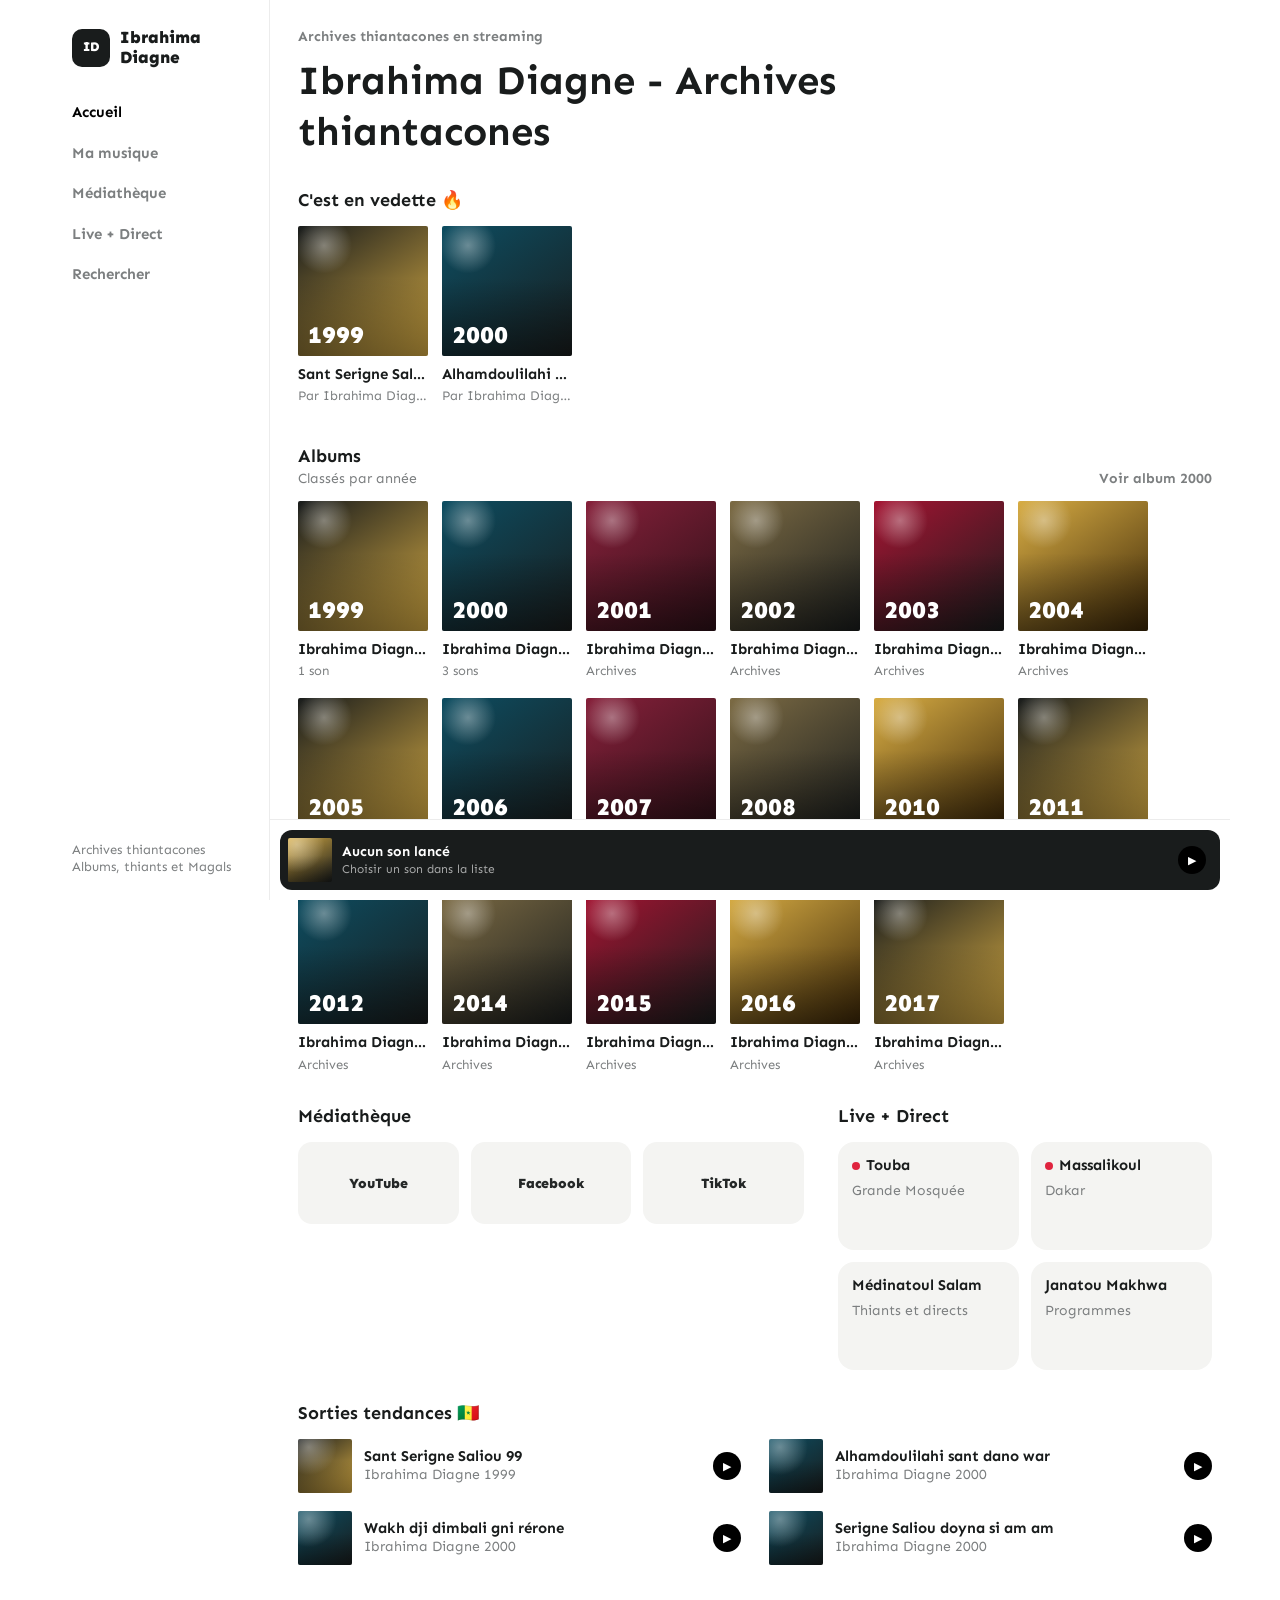
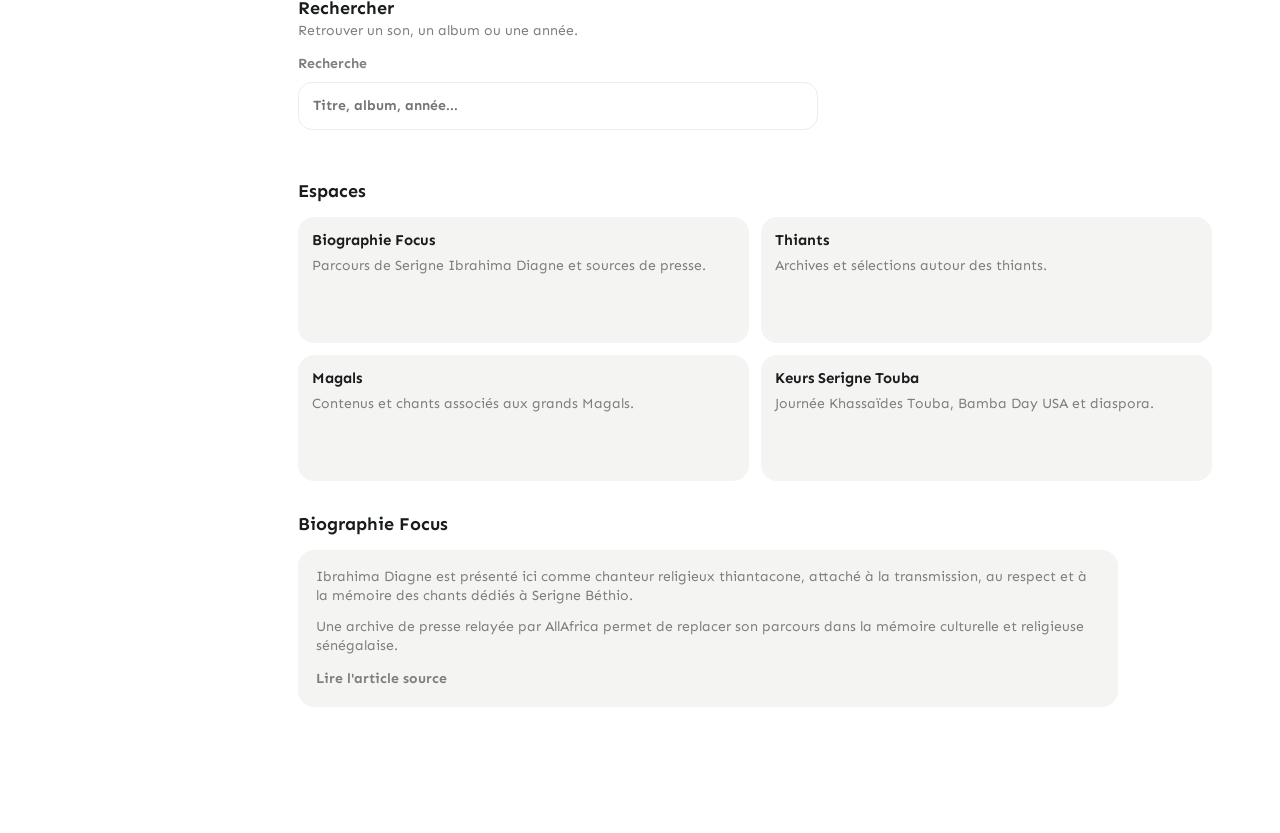
==== commit f9dcc4a4: "fix: show all homepage albums before live sections" ====
--- a/index.html
+++ b/index.html
@@ -38,66 +38,62 @@
           <h1>Ibrahima Diagne - Archives thiantacones</h1>
         </header>
 
+        <section class="section">
+          <div class="section-title">
+            <h2>C'est en vedette 🔥</h2>
+          </div>
+          <div id="featuredRail" class="horizontal" aria-live="polite"></div>
+        </section>
+
+        <section id="albums" class="section">
+          <div class="section-title with-link">
+            <div>
+              <h2>Albums</h2>
+              <p>Classés par année</p>
+            </div>
+            <a href="album.html?id=ibrahima-diagne-2000">Voir album 2000</a>
+          </div>
+          <div id="albumRail" class="album-grid-player" aria-live="polite"></div>
+        </section>
+
         <div class="home-grid">
-          <div>
-            <section class="section">
-              <div class="section-title">
-                <h2>C'est en vedette 🔥</h2>
-              </div>
-              <div id="featuredRail" class="horizontal" aria-live="polite"></div>
-            </section>
+          <section id="mediatheque" class="section">
+            <div class="section-title">
+              <h2>Médiathèque</h2>
+            </div>
+            <div class="media-grid">
+              <a class="media-link" href="https://www.youtube.com/results?search_query=Ibrahima+Diagne+Thiantacone"
+                target="_blank" rel="noreferrer">YouTube</a>
+              <a class="media-link" href="https://www.facebook.com/search/top?q=Ibrahima%20Diagne%20Thiantacone"
+                target="_blank" rel="noreferrer">Facebook</a>
+              <a class="media-link" href="https://www.tiktok.com/search?q=Ibrahima%20Diagne%20Thiantacone"
+                target="_blank" rel="noreferrer">TikTok</a>
+            </div>
+          </section>
 
-            <section id="albums" class="section">
-              <div class="section-title with-link">
-                <div>
-                  <h2>Albums</h2>
-                  <p>Classés par année</p>
-                </div>
-                <a href="album.html?id=ibrahima-diagne-2000">Voir album 2000</a>
-              </div>
-              <div id="albumRail" class="horizontal" aria-live="polite"></div>
-            </section>
-          </div>
-
-          <div>
-            <section id="mediatheque" class="section">
-              <div class="section-title">
-                <h2>Médiathèque</h2>
-              </div>
-              <div class="media-grid">
-                <a class="media-link" href="https://www.youtube.com/results?search_query=Ibrahima+Diagne+Thiantacone"
-                  target="_blank" rel="noreferrer">YouTube</a>
-                <a class="media-link" href="https://www.facebook.com/search/top?q=Ibrahima%20Diagne%20Thiantacone"
-                  target="_blank" rel="noreferrer">Facebook</a>
-                <a class="media-link" href="https://www.tiktok.com/search?q=Ibrahima%20Diagne%20Thiantacone"
-                  target="_blank" rel="noreferrer">TikTok</a>
-              </div>
-            </section>
-
-            <section id="direct" class="section">
-              <div class="section-title">
-                <h2>Live + Direct</h2>
-              </div>
-              <div class="event-grid">
-                <article class="event-card">
-                  <h3><span class="live-dot"></span>Touba</h3>
-                  <p>Grande Mosquée</p>
-                </article>
-                <article class="event-card">
-                  <h3><span class="live-dot"></span>Massalikoul</h3>
-                  <p>Dakar</p>
-                </article>
-                <article class="event-card">
-                  <h3>Médinatoul Salam</h3>
-                  <p>Thiants et directs</p>
-                </article>
-                <article class="event-card">
-                  <h3>Janatou Makhwa</h3>
-                  <p>Programmes</p>
-                </article>
-              </div>
-            </section>
-          </div>
+          <section id="direct" class="section">
+            <div class="section-title">
+              <h2>Live + Direct</h2>
+            </div>
+            <div class="event-grid">
+              <article class="event-card">
+                <h3><span class="live-dot"></span>Touba</h3>
+                <p>Grande Mosquée</p>
+              </article>
+              <article class="event-card">
+                <h3><span class="live-dot"></span>Massalikoul</h3>
+                <p>Dakar</p>
+              </article>
+              <article class="event-card">
+                <h3>Médinatoul Salam</h3>
+                <p>Thiants et directs</p>
+              </article>
+              <article class="event-card">
+                <h3>Janatou Makhwa</h3>
+                <p>Programmes</p>
+              </article>
+            </div>
+          </section>
         </div>
 
         <section class="section">
--- a/styles.css
+++ b/styles.css
@@ -248,6 +248,12 @@
 .playlist-card {
   width: 130px;
   min-width: 0;
+}
+
+.album-grid-player {
+  display: grid;
+  grid-template-columns: repeat(auto-fill, minmax(130px, 130px));
+  gap: 18px 14px;
 }
 
 .playlist-cover {
@@ -577,6 +583,15 @@
     flex: 0 0 130px;
   }
 
+  .album-grid-player {
+    grid-template-columns: repeat(2, minmax(130px, 1fr));
+  }
+
+  .album-grid-player .playlist-card,
+  .album-grid-player .playlist-cover {
+    width: 100%;
+  }
+
   .media-grid {
     grid-template-columns: repeat(3, 1fr);
   }
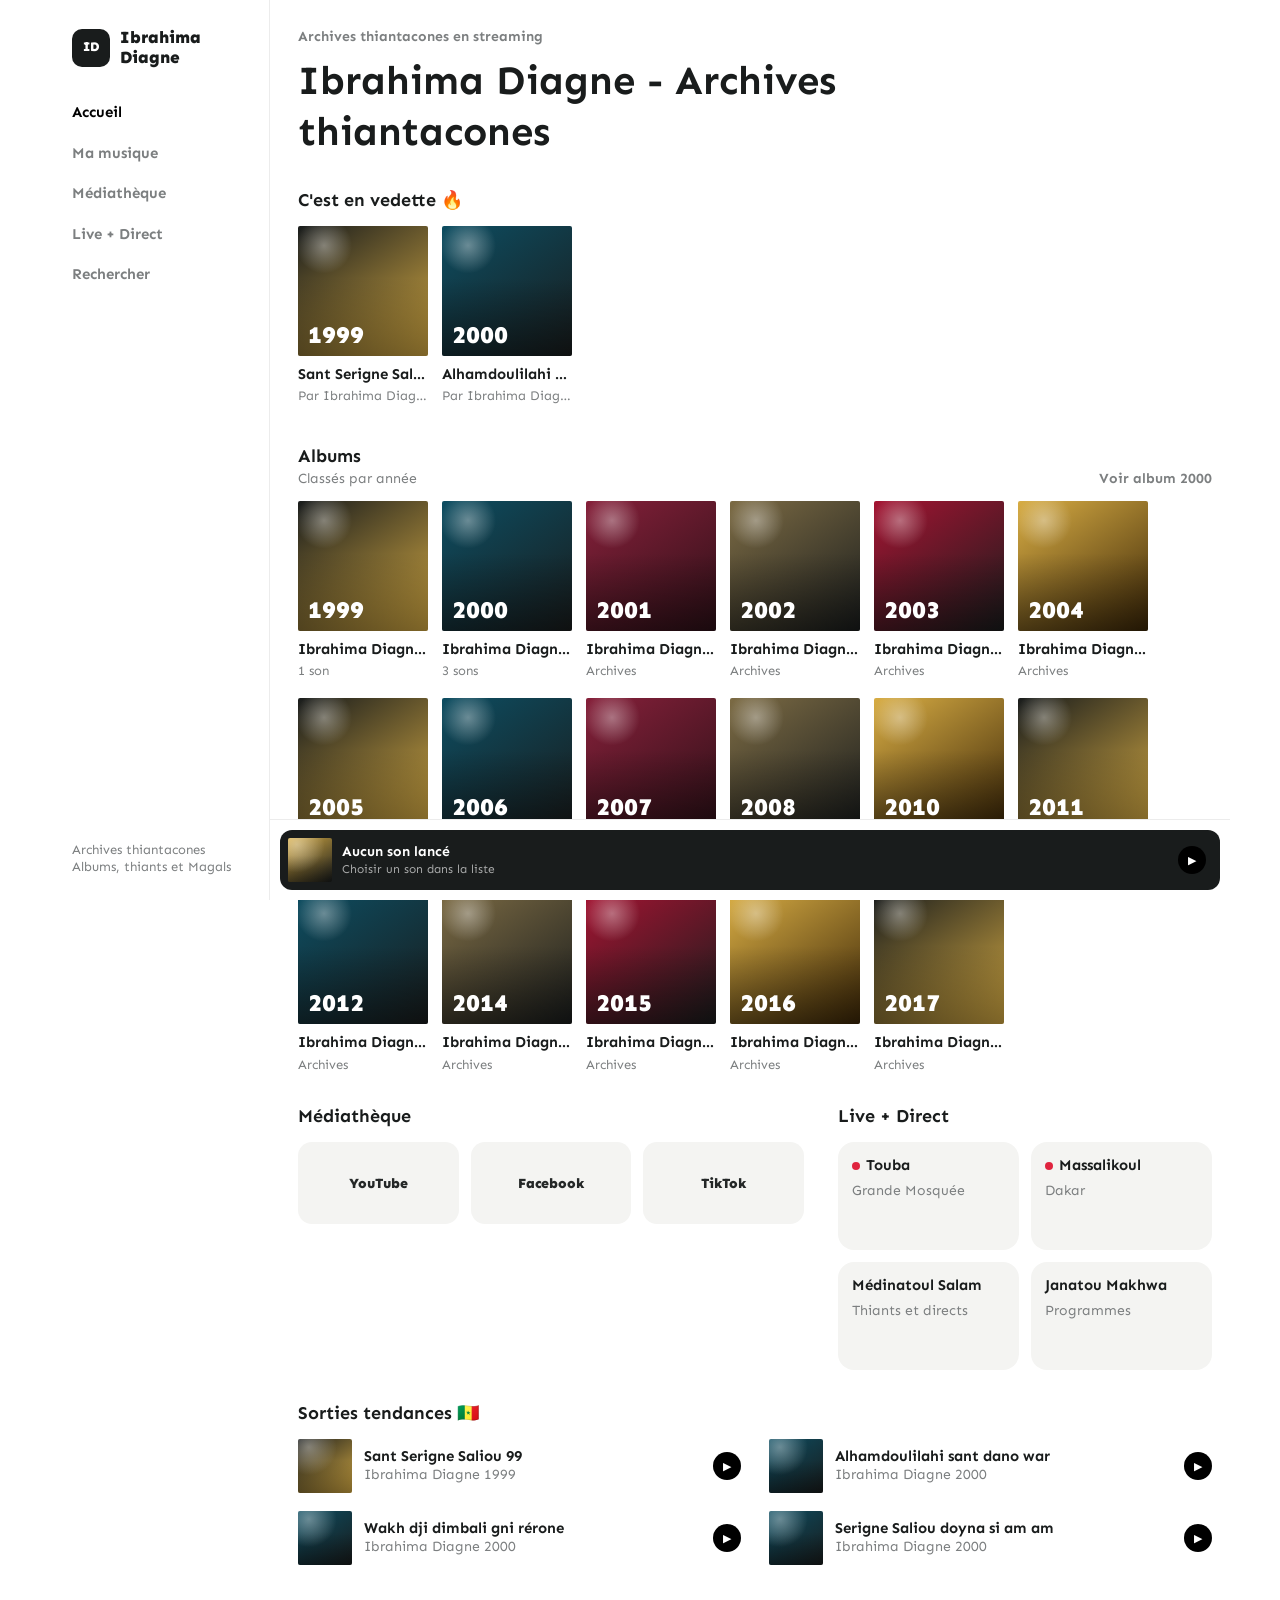
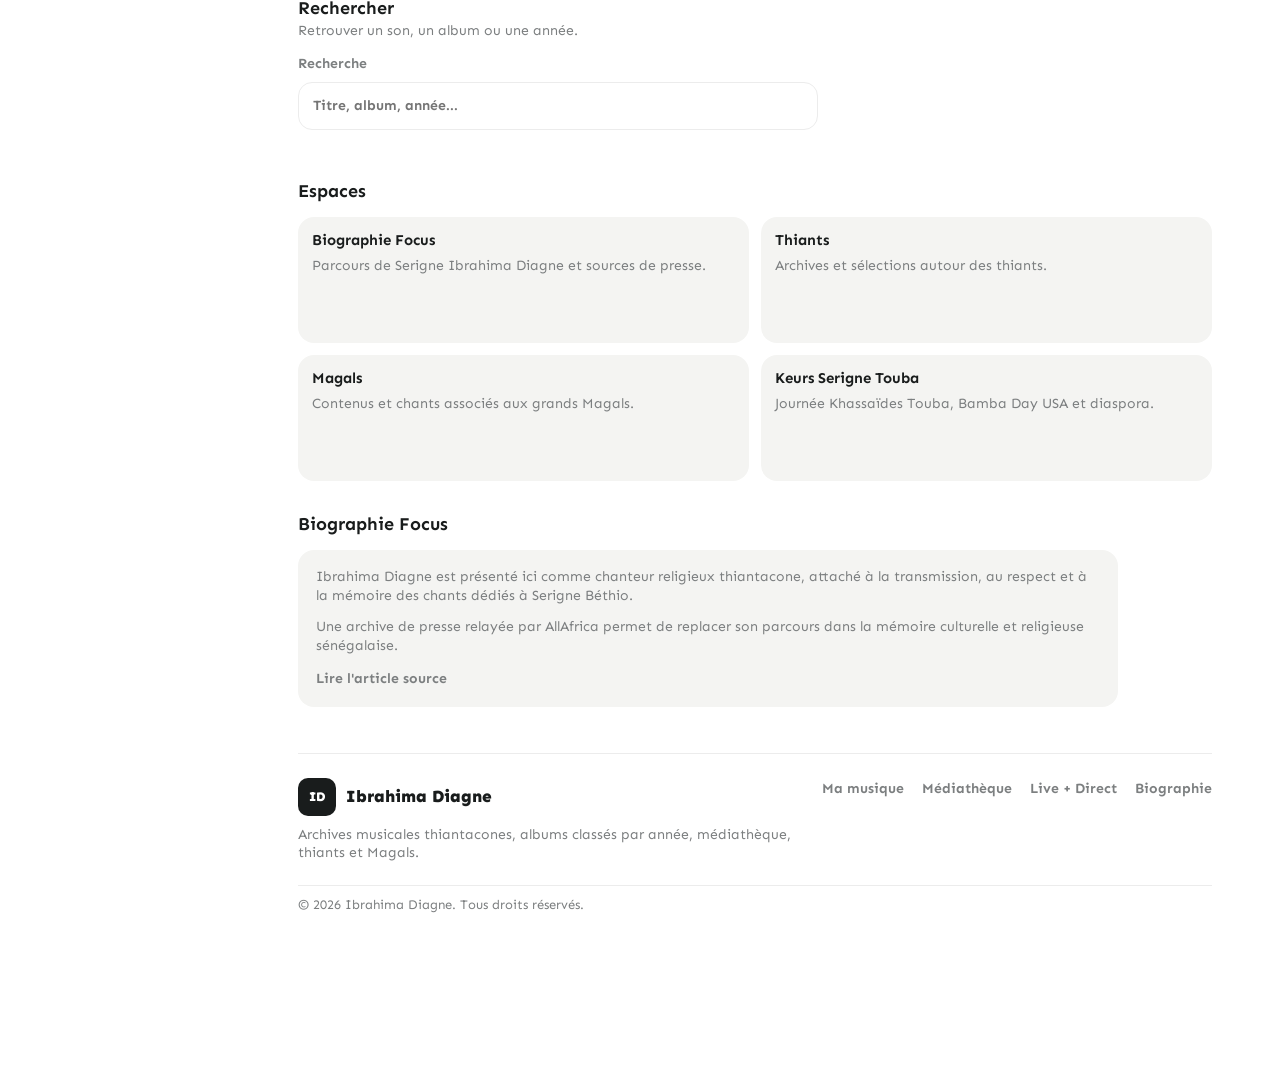
==== commit 12c4ef04: "chore: add favicon meta tags and footer" ====
--- a/index.html
+++ b/index.html
@@ -6,7 +6,24 @@
   <meta name="viewport" content="width=device-width, initial-scale=1">
   <title>Ibrahima Diagne | Archives thiantacones</title>
   <meta name="description"
-    content="Archives musicales d'Ibrahima Diagne : albums classés par année, thiants, Magals, médiathèque et directs.">
+    content="Écoutez les archives thiantacones d'Ibrahima Diagne : albums classés par année, sons en vedette, médiathèque, thiants, Magals et directs.">
+  <meta name="theme-color" content="#191c1c">
+  <meta name="robots" content="index, follow">
+  <link rel="canonical" href="https://ibrahimadiagne.com/">
+  <link rel="icon" href="assets/favicon.svg" type="image/svg+xml">
+  <link rel="apple-touch-icon" href="assets/favicon.svg">
+  <meta property="og:type" content="website">
+  <meta property="og:locale" content="fr_SN">
+  <meta property="og:title" content="Ibrahima Diagne | Archives thiantacones">
+  <meta property="og:description"
+    content="Albums, sons, thiants, Magals, médiathèque et directs autour des archives musicales d'Ibrahima Diagne.">
+  <meta property="og:url" content="https://ibrahimadiagne.com/">
+  <meta property="og:image" content="https://ibrahimadiagne.com/assets/images/serigne-bethio-thioune.jpg">
+  <meta name="twitter:card" content="summary_large_image">
+  <meta name="twitter:title" content="Ibrahima Diagne | Archives thiantacones">
+  <meta name="twitter:description"
+    content="Retrouvez les albums et sons d'Ibrahima Diagne dans un player clair et accessible.">
+  <meta name="twitter:image" content="https://ibrahimadiagne.com/assets/images/serigne-bethio-thioune.jpg">
   <link rel="preconnect" href="https://fonts.googleapis.com">
   <link rel="preconnect" href="https://fonts.gstatic.com" crossorigin>
   <link href="https://fonts.googleapis.com/css2?family=Sen:wght@400;500;600;700;800&display=swap" rel="stylesheet">
@@ -152,6 +169,23 @@
               l'article source</a>
           </div>
         </section>
+
+        <footer class="site-footer">
+          <div>
+            <a class="footer-brand" href="#accueil">
+              <span class="side-mark">ID</span>
+              <span>Ibrahima Diagne</span>
+            </a>
+            <p>Archives musicales thiantacones, albums classés par année, médiathèque, thiants et Magals.</p>
+          </div>
+          <nav class="footer-links" aria-label="Liens du pied de page">
+            <a href="#albums">Ma musique</a>
+            <a href="#mediatheque">Médiathèque</a>
+            <a href="#direct">Live + Direct</a>
+            <a href="#biographie">Biographie</a>
+          </nav>
+          <p class="footer-copy">&copy; 2026 Ibrahima Diagne. Tous droits réservés.</p>
+        </footer>
       </main>
     </div>
 
--- a/styles.css
+++ b/styles.css
@@ -447,6 +447,47 @@
   padding: 18px;
   background: var(--soft);
   border-radius: 16px;
+}
+
+.site-footer {
+  display: grid;
+  grid-template-columns: minmax(260px, 1fr) auto;
+  gap: 22px;
+  align-items: start;
+  margin: 46px 0 26px;
+  padding: 24px 0 34px;
+  border-top: 1px solid var(--line);
+}
+
+.footer-brand {
+  display: inline-flex;
+  align-items: center;
+  gap: 10px;
+  margin-bottom: 10px;
+  color: var(--text);
+  font-size: 17px;
+  font-weight: 800;
+}
+
+.footer-links {
+  display: flex;
+  flex-wrap: wrap;
+  justify-content: flex-end;
+  gap: 14px 18px;
+  color: var(--muted);
+  font-size: 14px;
+  font-weight: 700;
+}
+
+.footer-links a:hover {
+  color: var(--text);
+}
+
+.footer-copy {
+  grid-column: 1 / -1;
+  padding-top: 10px;
+  border-top: 1px solid var(--line);
+  font-size: 13px;
 }
 
 .lyrics-lines {
@@ -600,6 +641,15 @@
     grid-template-columns: 1fr 1fr;
   }
 
+  .site-footer {
+    grid-template-columns: 1fr;
+    gap: 18px;
+  }
+
+  .footer-links {
+    justify-content: flex-start;
+  }
+
   .bottom-player {
     left: 50%;
     width: min(100%, 430px);
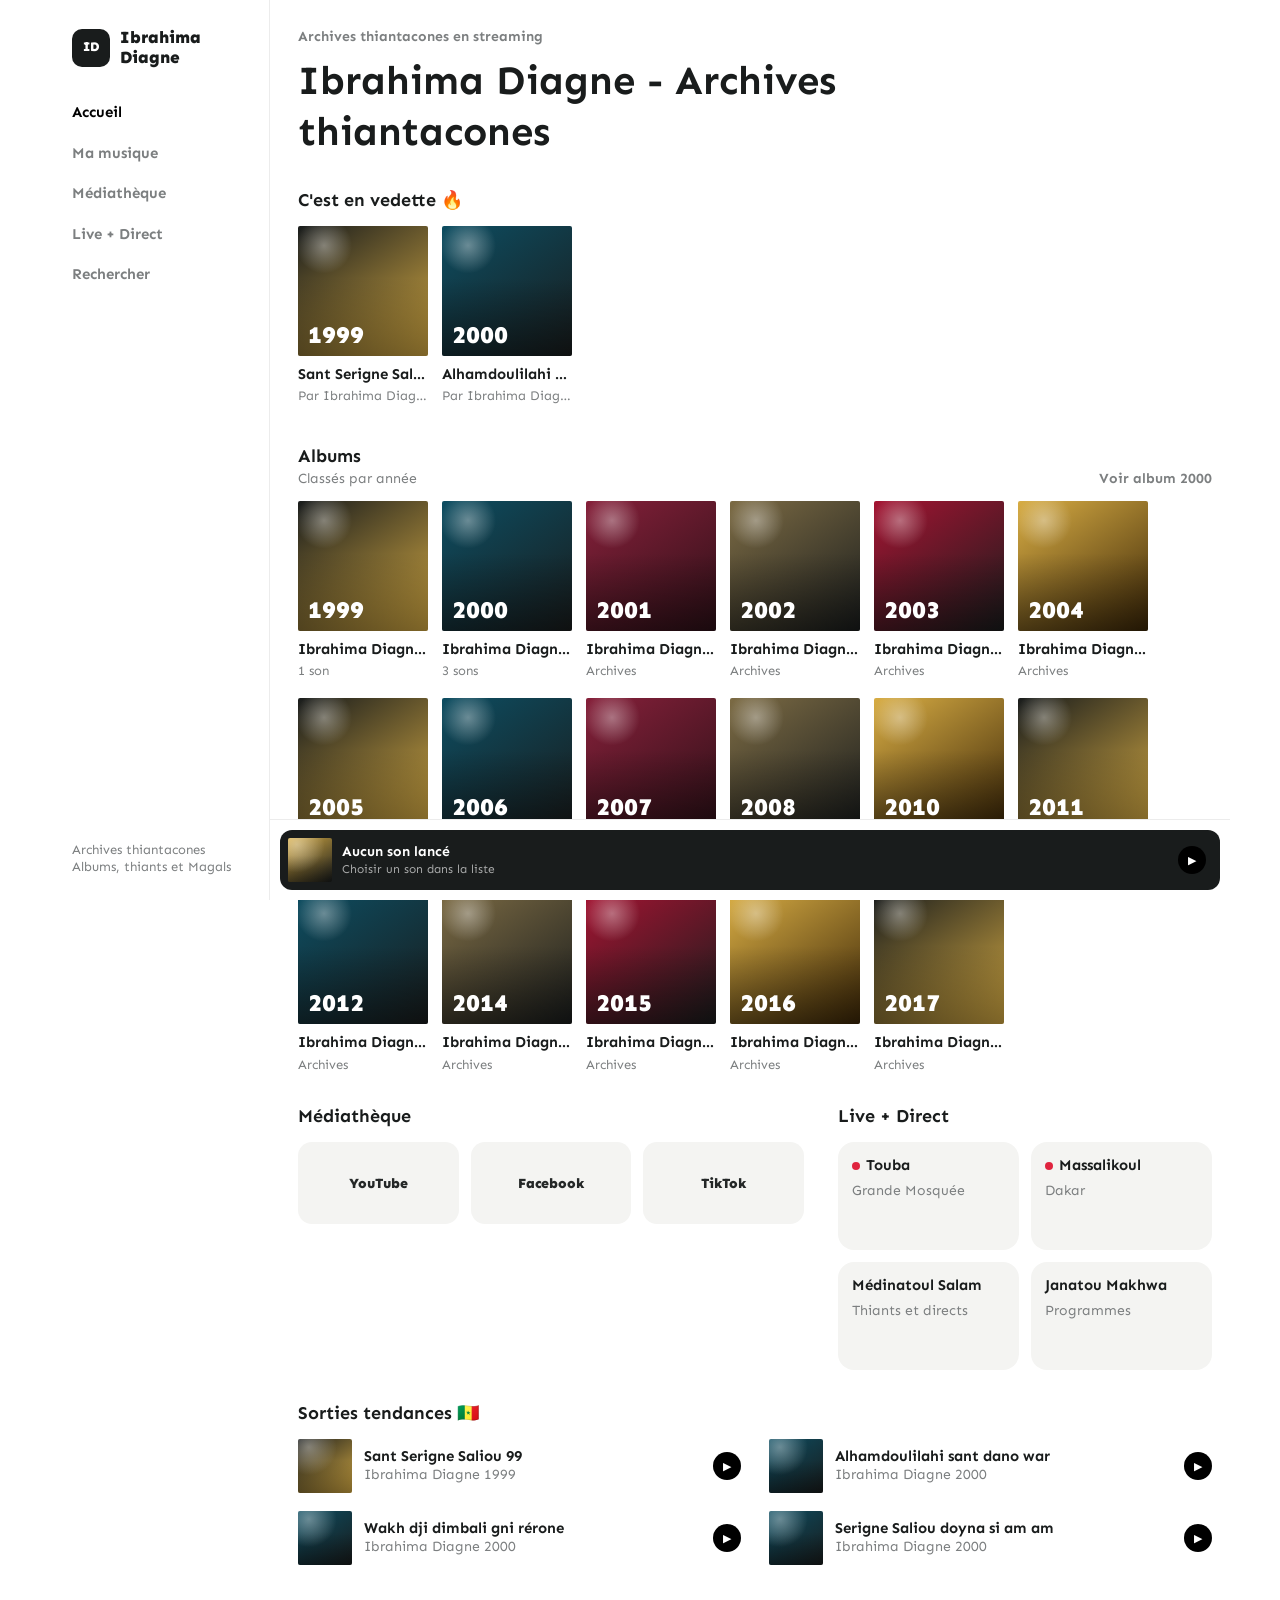
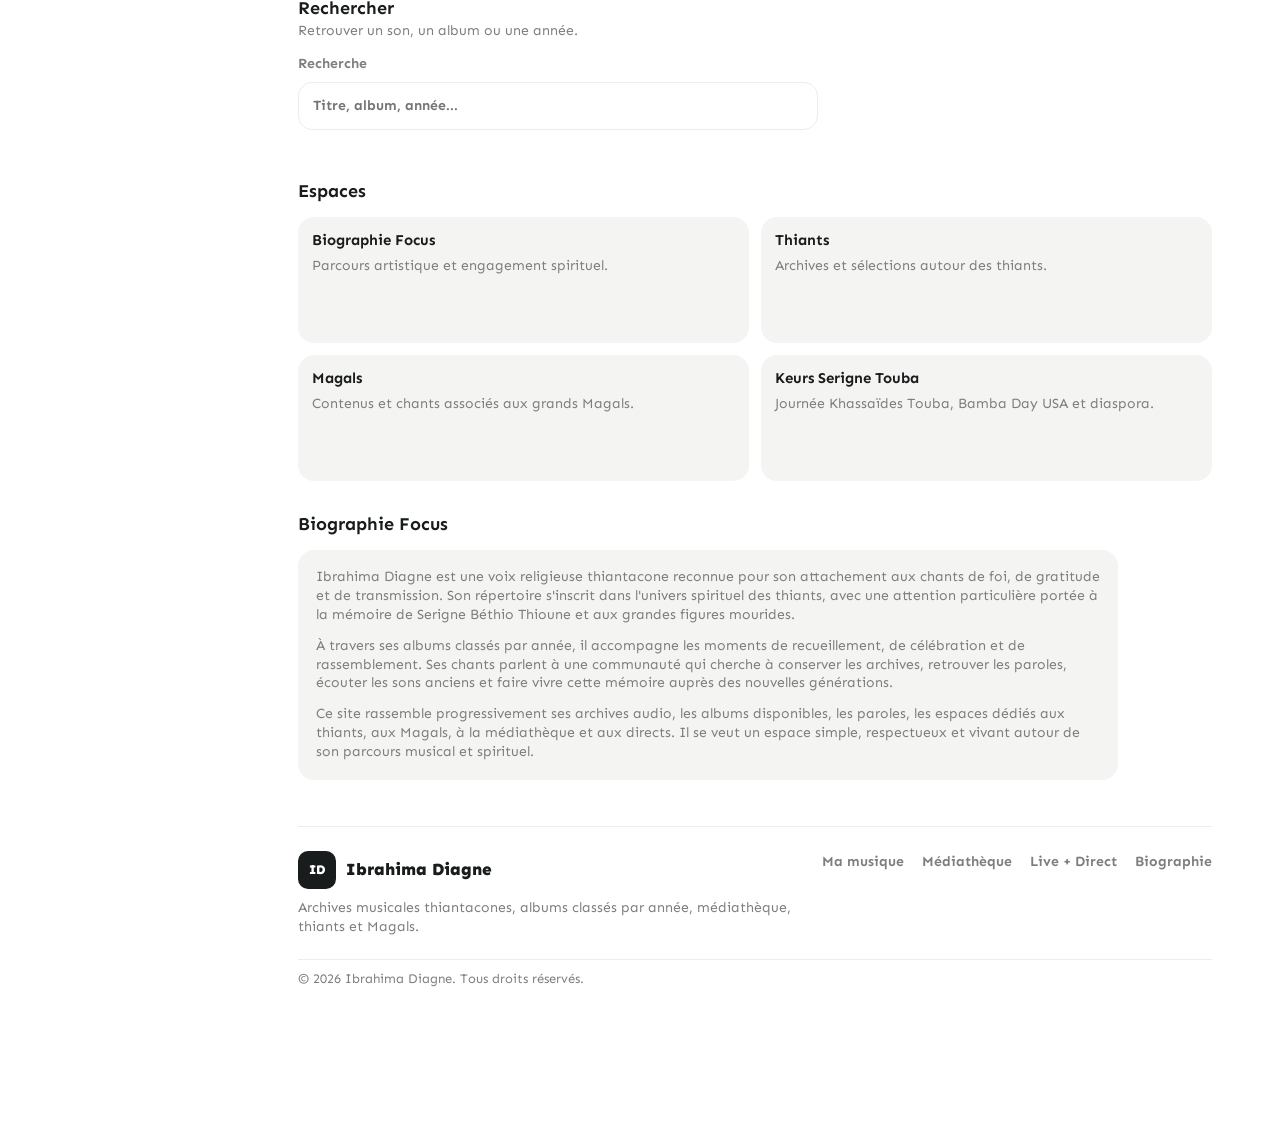
==== commit 3ee1dee0: "content: replace biography article link with site copy" ====
--- a/index.html
+++ b/index.html
@@ -139,7 +139,7 @@
           <div class="event-grid large-events">
             <article class="event-card">
               <h3>Biographie Focus</h3>
-              <p>Parcours de Serigne Ibrahima Diagne et sources de presse.</p>
+              <p>Parcours artistique et engagement spirituel.</p>
             </article>
             <article class="event-card">
               <h3>Thiants</h3>
@@ -161,12 +161,15 @@
             <h2>Biographie Focus</h2>
           </div>
           <div class="bio-panel">
-            <p>Ibrahima Diagne est présenté ici comme chanteur religieux thiantacone, attaché à la transmission, au
-              respect et à la mémoire des chants dédiés à Serigne Béthio.</p>
-            <p>Une archive de presse relayée par AllAfrica permet de replacer son parcours dans la mémoire culturelle et
-              religieuse sénégalaise.</p>
-            <a href="https://fr.allafrica.com/stories/200802270470.html" target="_blank" rel="noreferrer">Lire
-              l'article source</a>
+            <p>Ibrahima Diagne est une voix religieuse thiantacone reconnue pour son attachement aux chants de foi,
+              de gratitude et de transmission. Son répertoire s'inscrit dans l'univers spirituel des thiants, avec une
+              attention particulière portée à la mémoire de Serigne Béthio Thioune et aux grandes figures mourides.</p>
+            <p>À travers ses albums classés par année, il accompagne les moments de recueillement, de célébration et de
+              rassemblement. Ses chants parlent à une communauté qui cherche à conserver les archives, retrouver les
+              paroles, écouter les sons anciens et faire vivre cette mémoire auprès des nouvelles générations.</p>
+            <p>Ce site rassemble progressivement ses archives audio, les albums disponibles, les paroles, les espaces
+              dédiés aux thiants, aux Magals, à la médiathèque et aux directs. Il se veut un espace simple, respectueux
+              et vivant autour de son parcours musical et spirituel.</p>
           </div>
         </section>
 
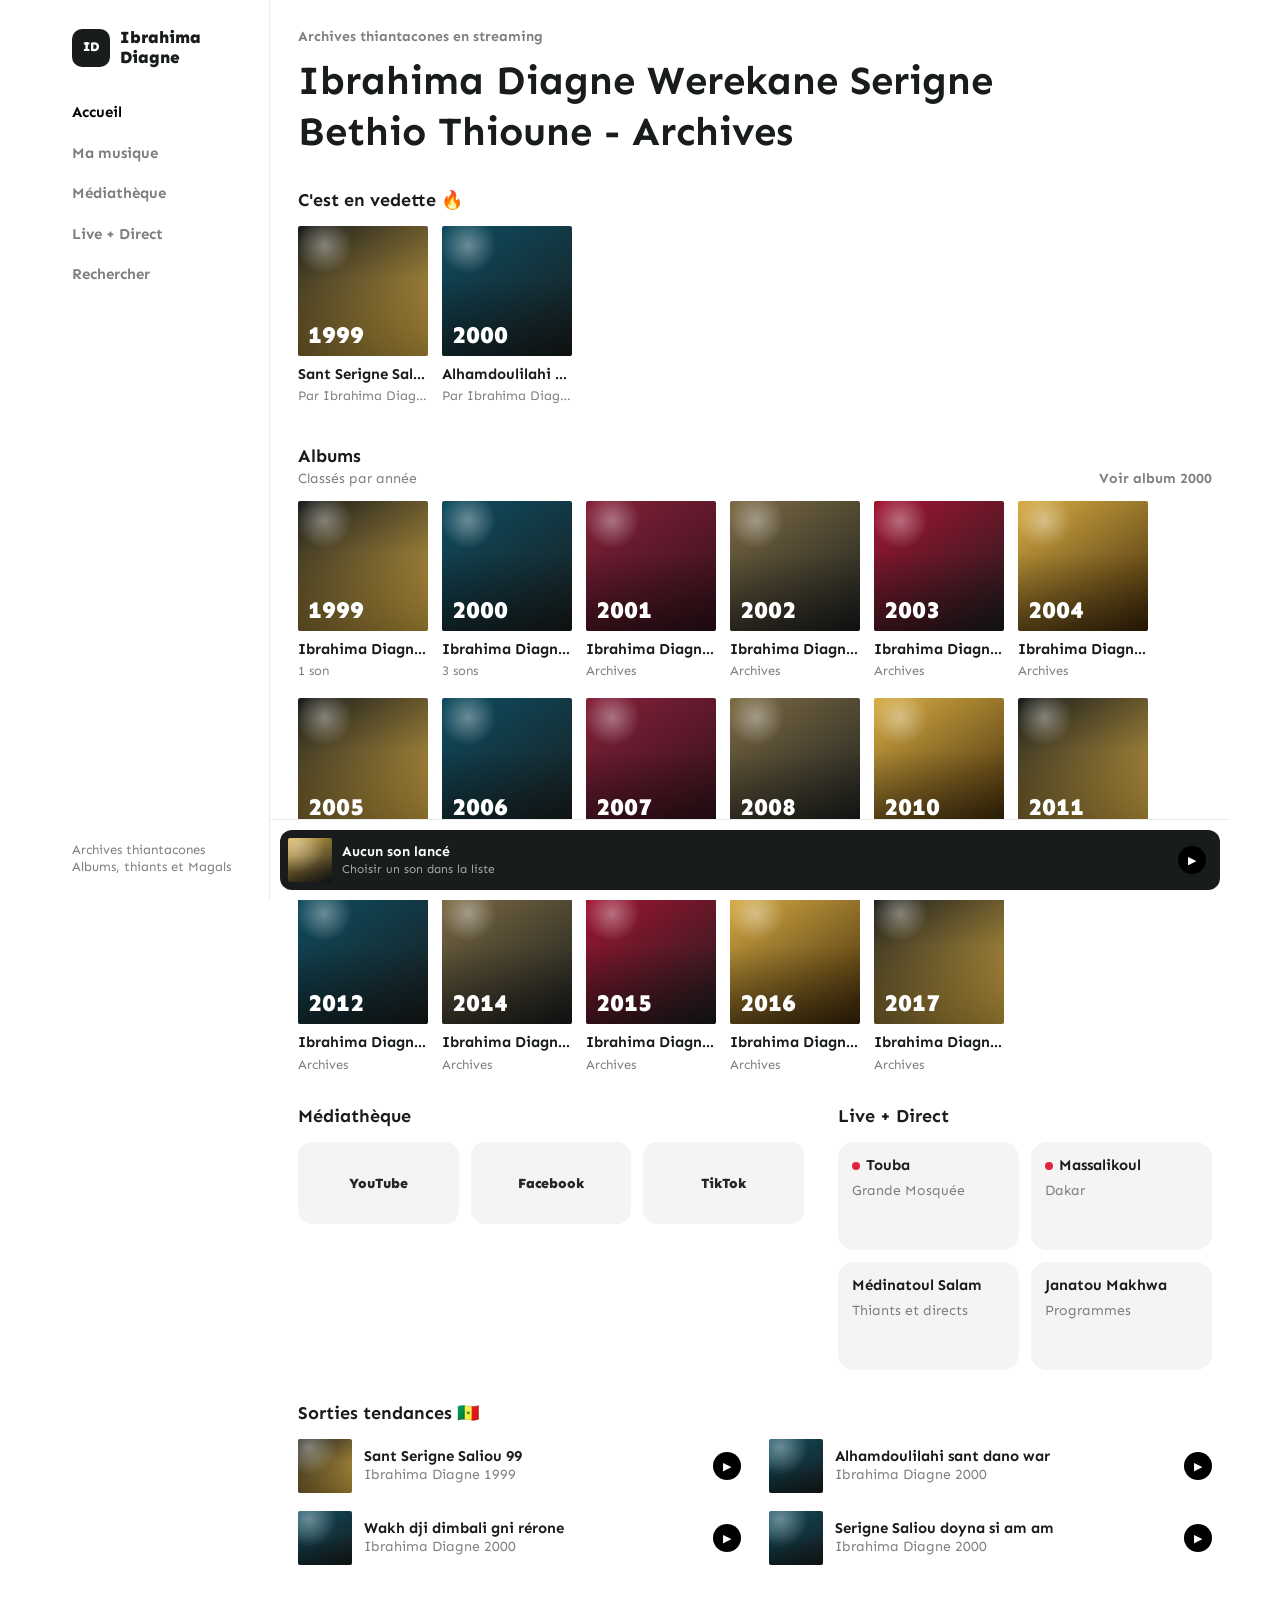
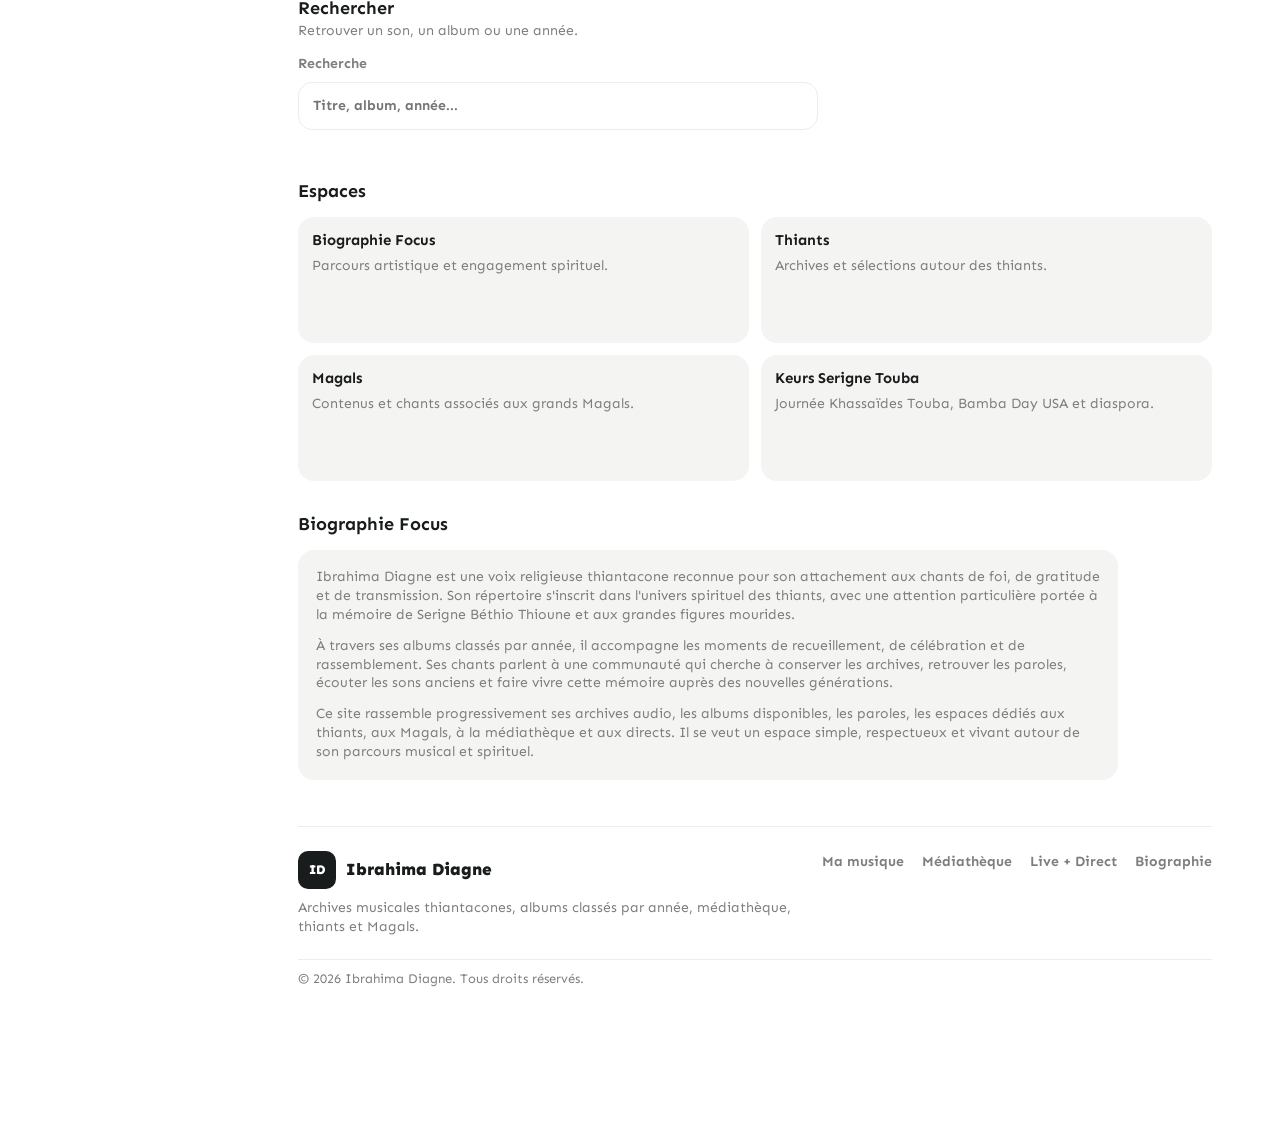
==== commit a53ef393: "content: update homepage archive title" ====
--- a/index.html
+++ b/index.html
@@ -4,7 +4,7 @@
 <head>
   <meta charset="utf-8">
   <meta name="viewport" content="width=device-width, initial-scale=1">
-  <title>Ibrahima Diagne | Archives thiantacones</title>
+  <title>Ibrahima Diagne Werekane Serigne Bethio Thioune | Archives</title>
   <meta name="description"
     content="Écoutez les archives thiantacones d'Ibrahima Diagne : albums classés par année, sons en vedette, médiathèque, thiants, Magals et directs.">
   <meta name="theme-color" content="#191c1c">
@@ -14,13 +14,13 @@
   <link rel="apple-touch-icon" href="assets/favicon.svg">
   <meta property="og:type" content="website">
   <meta property="og:locale" content="fr_SN">
-  <meta property="og:title" content="Ibrahima Diagne | Archives thiantacones">
+  <meta property="og:title" content="Ibrahima Diagne Werekane Serigne Bethio Thioune | Archives">
   <meta property="og:description"
     content="Albums, sons, thiants, Magals, médiathèque et directs autour des archives musicales d'Ibrahima Diagne.">
   <meta property="og:url" content="https://ibrahimadiagne.com/">
   <meta property="og:image" content="https://ibrahimadiagne.com/assets/images/serigne-bethio-thioune.jpg">
   <meta name="twitter:card" content="summary_large_image">
-  <meta name="twitter:title" content="Ibrahima Diagne | Archives thiantacones">
+  <meta name="twitter:title" content="Ibrahima Diagne Werekane Serigne Bethio Thioune | Archives">
   <meta name="twitter:description"
     content="Retrouvez les albums et sons d'Ibrahima Diagne dans un player clair et accessible.">
   <meta name="twitter:image" content="https://ibrahimadiagne.com/assets/images/serigne-bethio-thioune.jpg">
@@ -52,7 +52,7 @@
         <header id="accueil" class="brand-area">
           <div class="brand-logo">ID</div>
           <p class="page-kicker">Archives thiantacones en streaming</p>
-          <h1>Ibrahima Diagne - Archives thiantacones</h1>
+          <h1>Ibrahima Diagne Werekane Serigne Bethio Thioune - Archives</h1>
         </header>
 
         <section class="section">
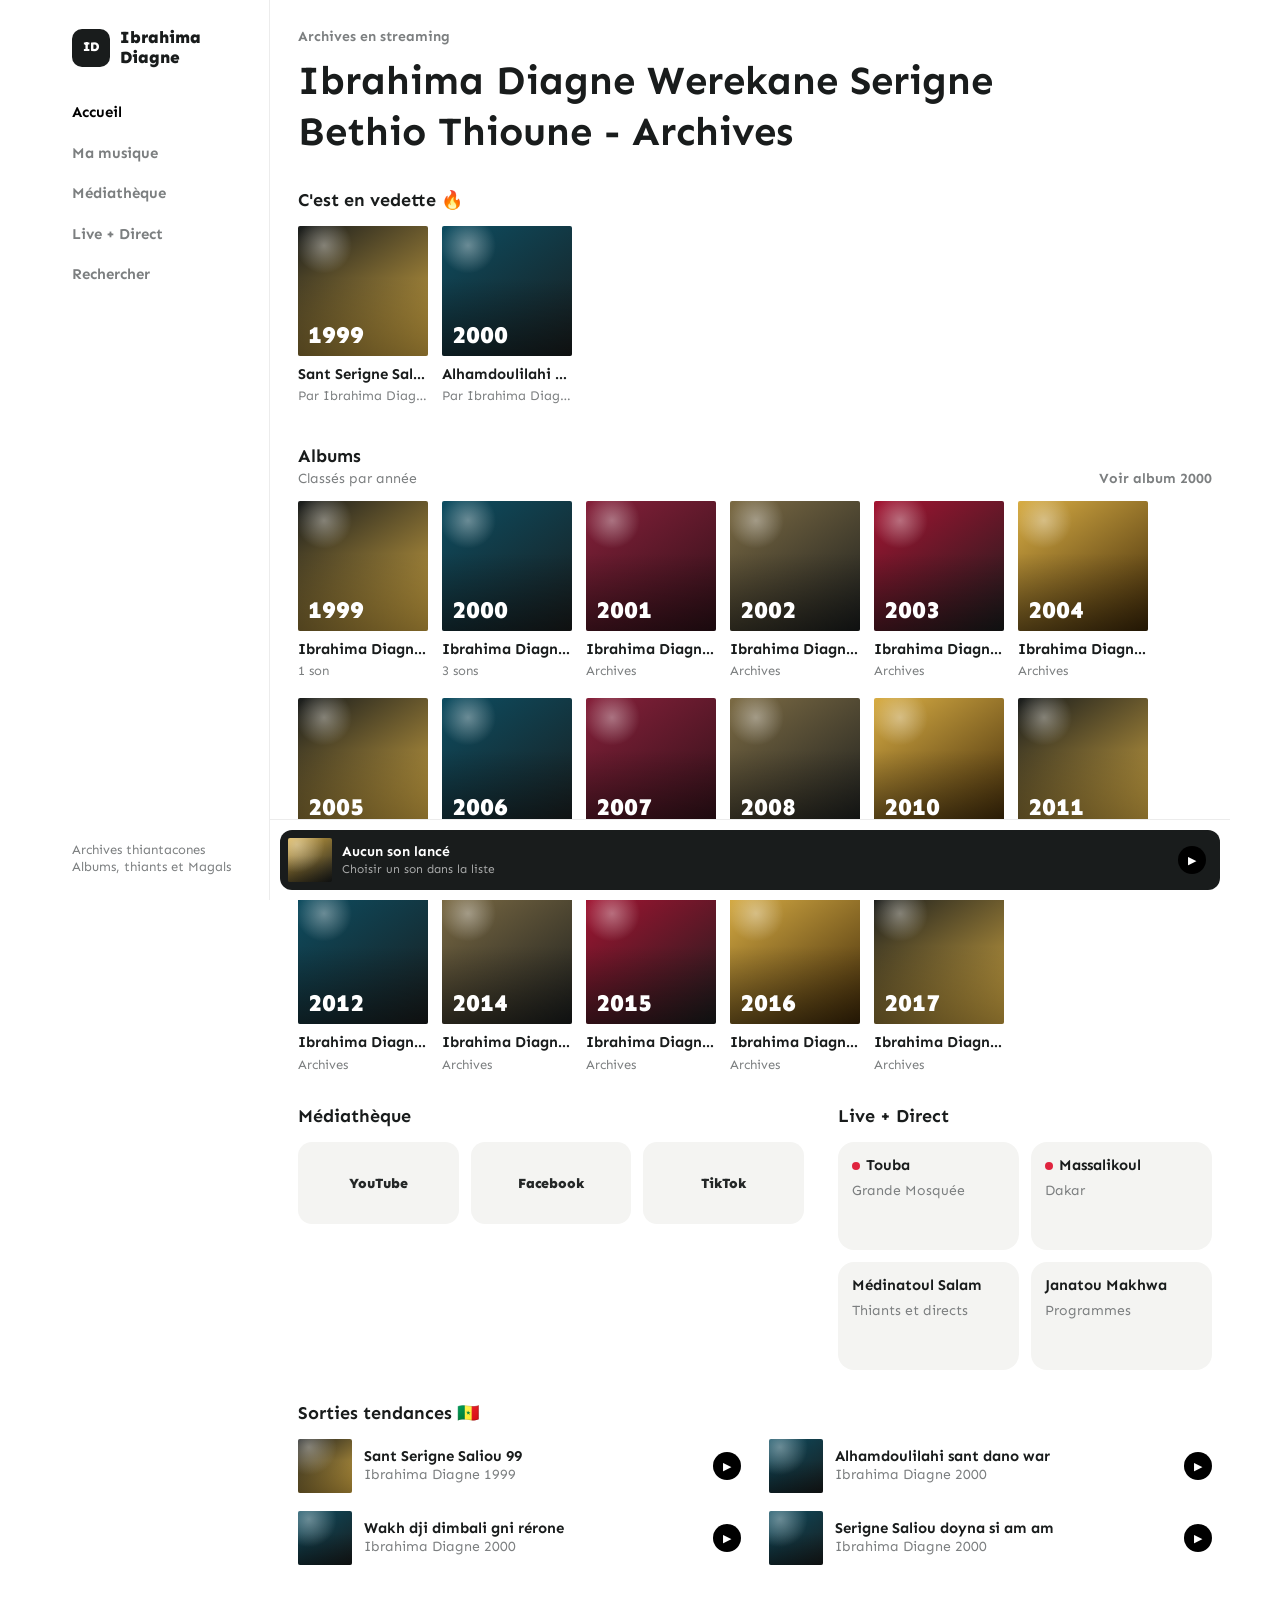
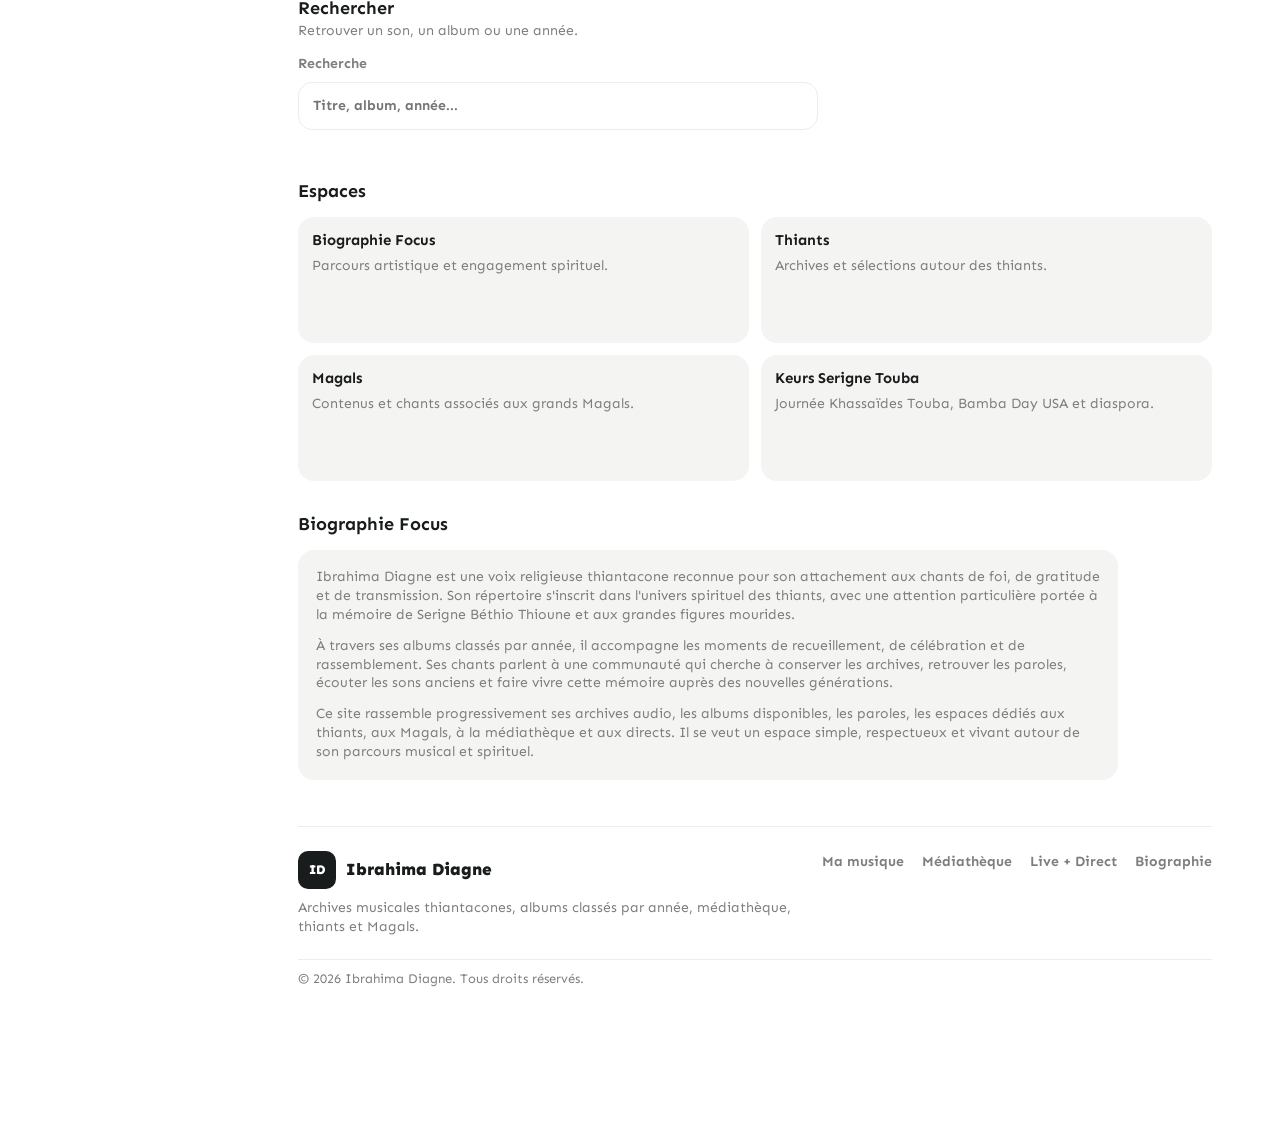
==== commit 4b21ebff: "content: simplify homepage kicker" ====
--- a/index.html
+++ b/index.html
@@ -51,7 +51,7 @@
       <main class="content">
         <header id="accueil" class="brand-area">
           <div class="brand-logo">ID</div>
-          <p class="page-kicker">Archives thiantacones en streaming</p>
+          <p class="page-kicker">Archives en streaming</p>
           <h1>Ibrahima Diagne Werekane Serigne Bethio Thioune - Archives</h1>
         </header>
 
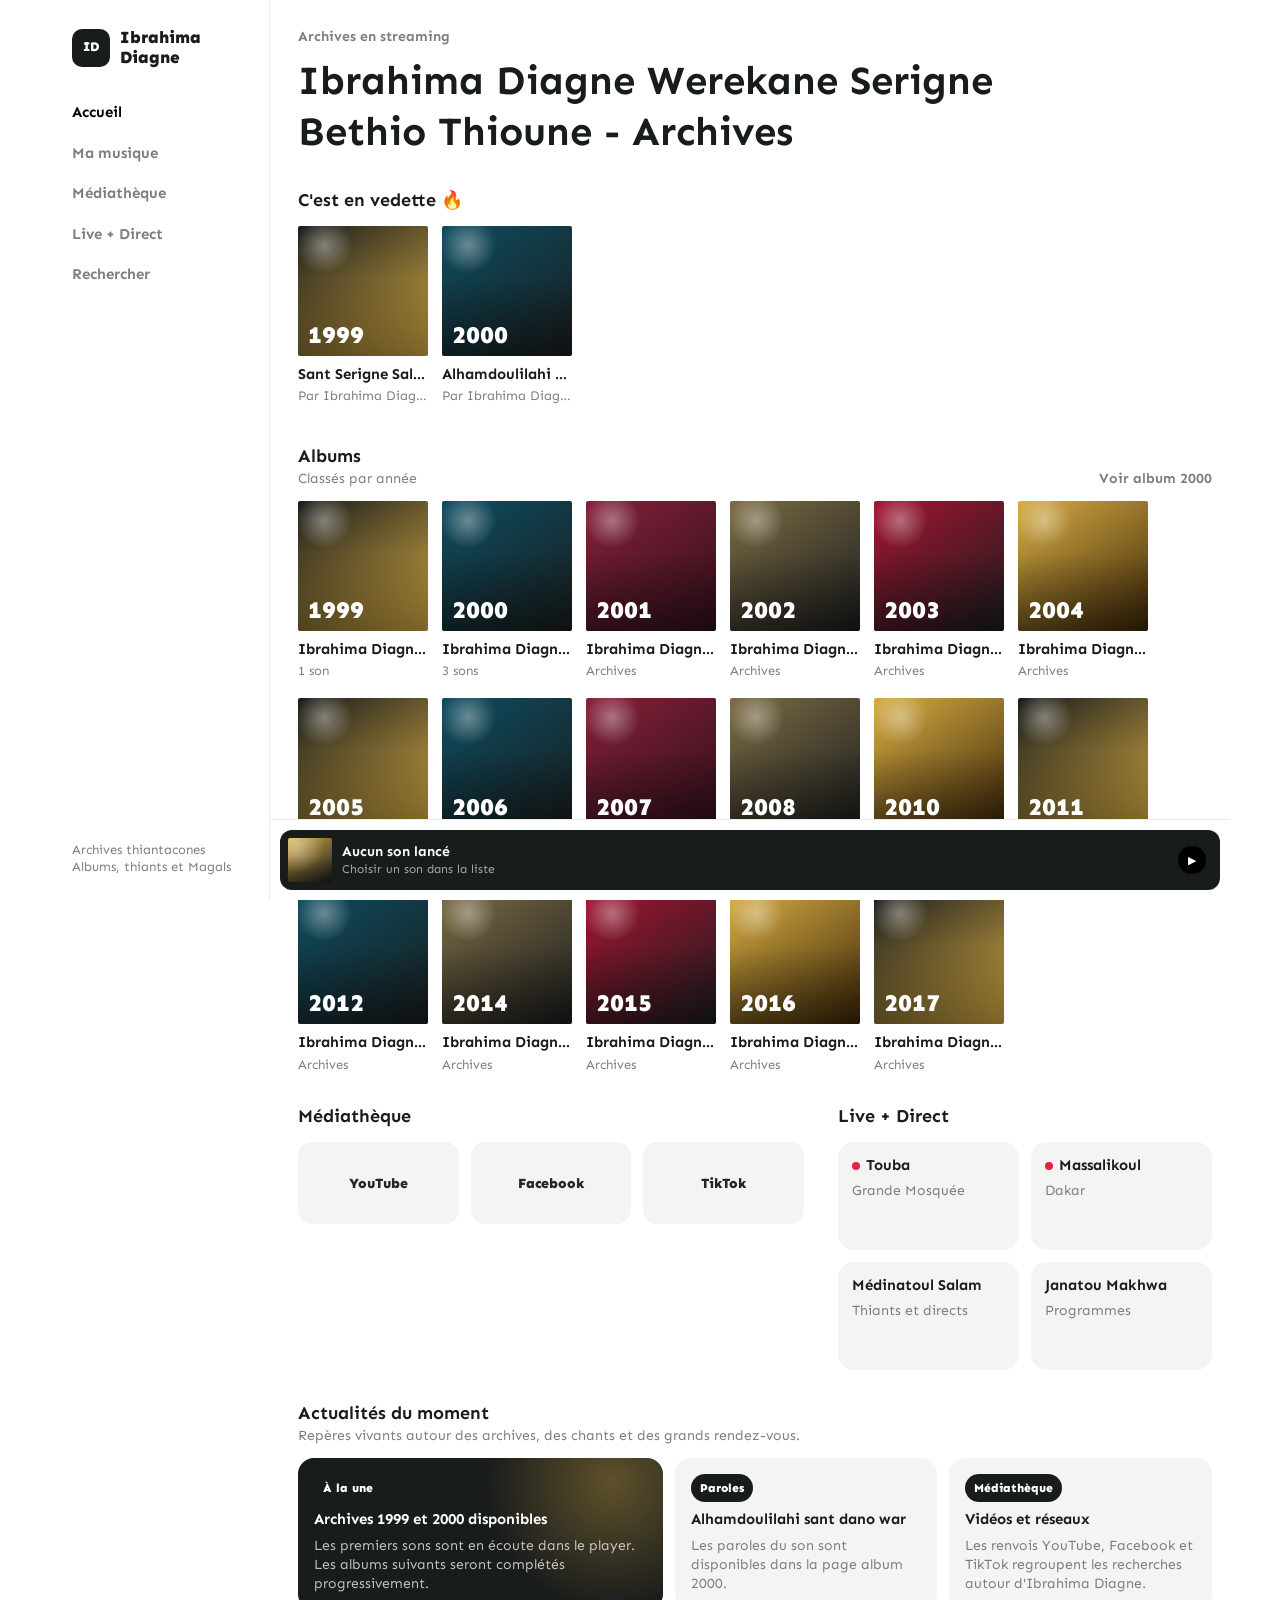
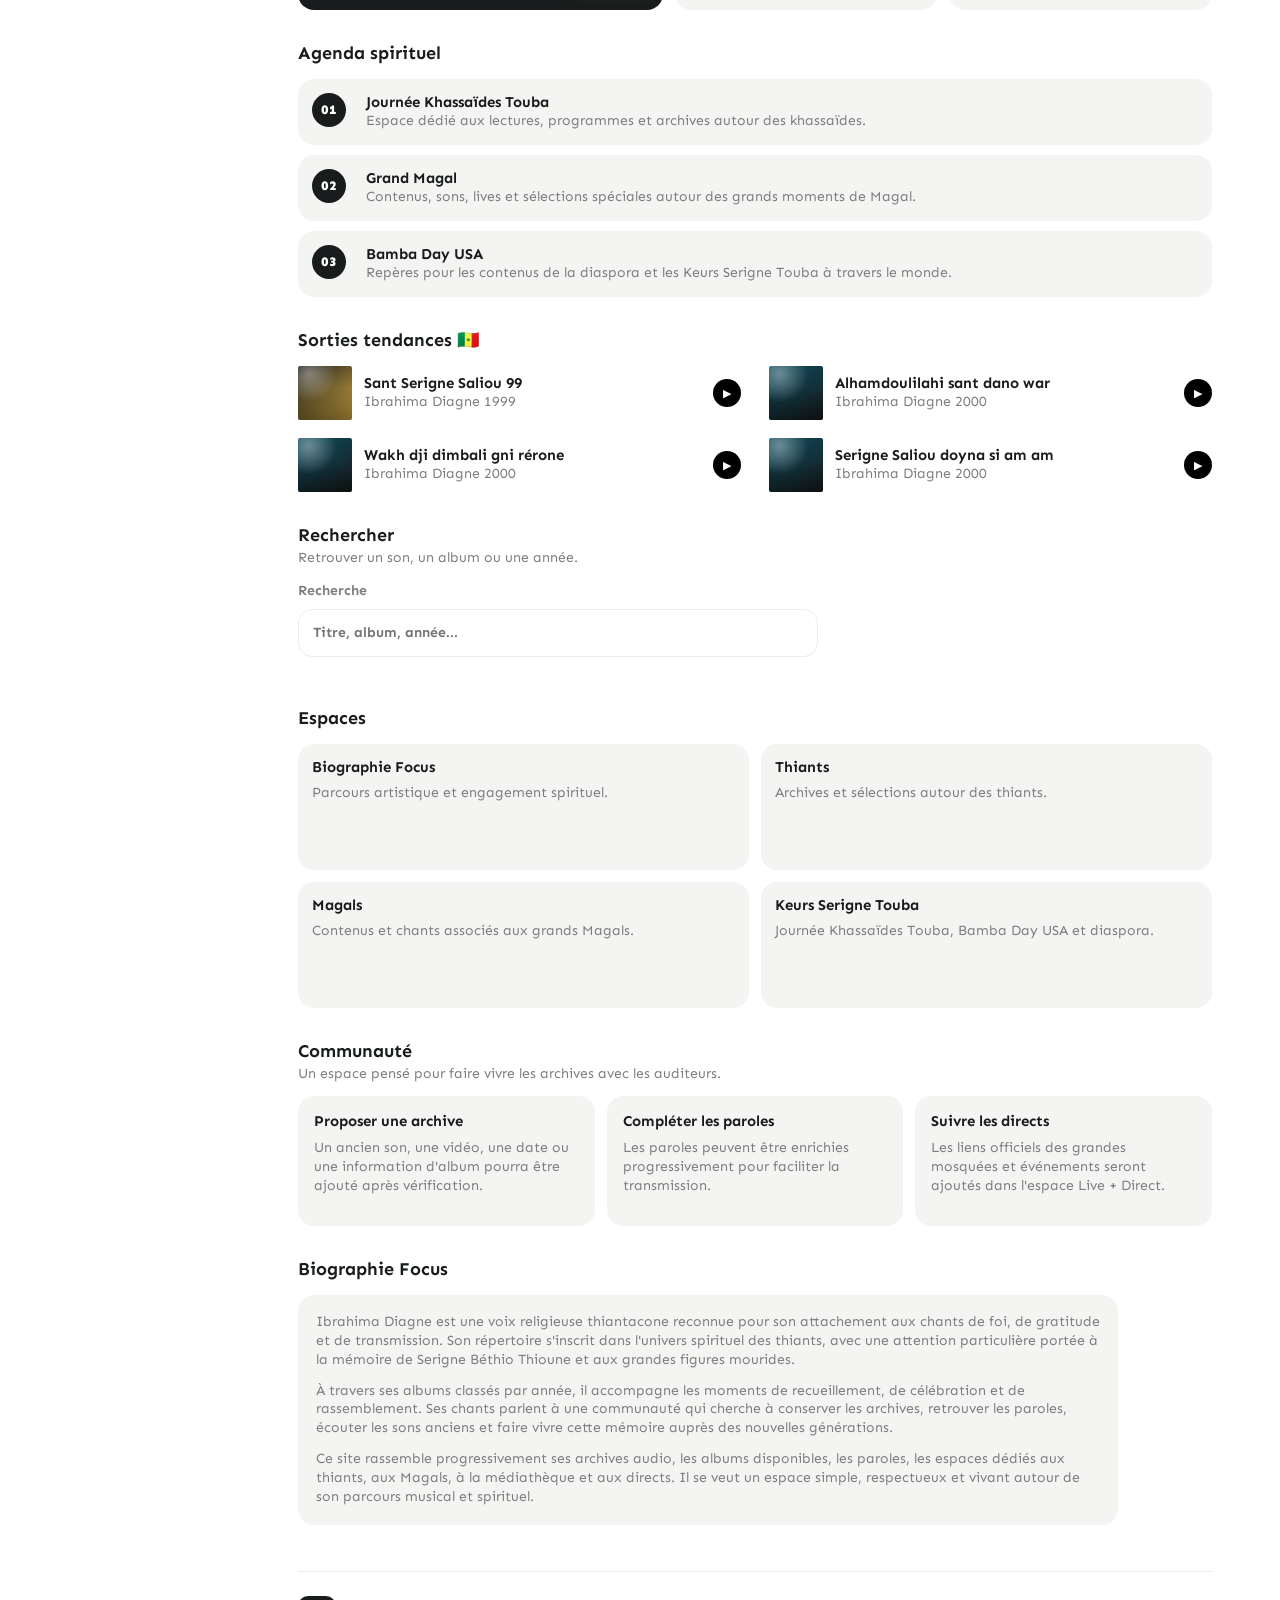
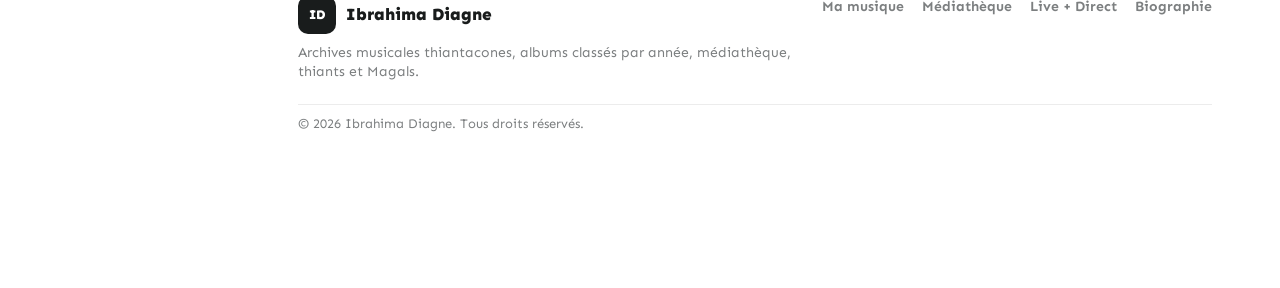
==== commit f7a854ec: "content: add living homepage and album sections" ====
--- a/index.html
+++ b/index.html
@@ -115,6 +115,59 @@
 
         <section class="section">
           <div class="section-title">
+            <h2>Actualités du moment</h2>
+            <p>Repères vivants autour des archives, des chants et des grands rendez-vous.</p>
+          </div>
+          <div class="news-strip">
+            <article class="news-card featured-news">
+              <span>À la une</span>
+              <h3>Archives 1999 et 2000 disponibles</h3>
+              <p>Les premiers sons sont en écoute dans le player. Les albums suivants seront complétés progressivement.</p>
+            </article>
+            <article class="news-card">
+              <span>Paroles</span>
+              <h3>Alhamdoulilahi sant dano war</h3>
+              <p>Les paroles du son sont disponibles dans la page album 2000.</p>
+            </article>
+            <article class="news-card">
+              <span>Médiathèque</span>
+              <h3>Vidéos et réseaux</h3>
+              <p>Les renvois YouTube, Facebook et TikTok regroupent les recherches autour d'Ibrahima Diagne.</p>
+            </article>
+          </div>
+        </section>
+
+        <section class="section">
+          <div class="section-title">
+            <h2>Agenda spirituel</h2>
+          </div>
+          <div class="timeline-list">
+            <article>
+              <span>01</span>
+              <div>
+                <h3>Journée Khassaïdes Touba</h3>
+                <p>Espace dédié aux lectures, programmes et archives autour des khassaïdes.</p>
+              </div>
+            </article>
+            <article>
+              <span>02</span>
+              <div>
+                <h3>Grand Magal</h3>
+                <p>Contenus, sons, lives et sélections spéciales autour des grands moments de Magal.</p>
+              </div>
+            </article>
+            <article>
+              <span>03</span>
+              <div>
+                <h3>Bamba Day USA</h3>
+                <p>Repères pour les contenus de la diaspora et les Keurs Serigne Touba à travers le monde.</p>
+              </div>
+            </article>
+          </div>
+        </section>
+
+        <section class="section">
+          <div class="section-title">
             <h2>Sorties tendances 🇸🇳</h2>
           </div>
           <div id="trackList" class="track-list" aria-live="polite"></div>
@@ -152,6 +205,27 @@
             <article class="event-card">
               <h3>Keurs Serigne Touba</h3>
               <p>Journée Khassaïdes Touba, Bamba Day USA et diaspora.</p>
+            </article>
+          </div>
+        </section>
+
+        <section class="section">
+          <div class="section-title">
+            <h2>Communauté</h2>
+            <p>Un espace pensé pour faire vivre les archives avec les auditeurs.</p>
+          </div>
+          <div class="community-panel">
+            <article>
+              <h3>Proposer une archive</h3>
+              <p>Un ancien son, une vidéo, une date ou une information d'album pourra être ajouté après vérification.</p>
+            </article>
+            <article>
+              <h3>Compléter les paroles</h3>
+              <p>Les paroles peuvent être enrichies progressivement pour faciliter la transmission.</p>
+            </article>
+            <article>
+              <h3>Suivre les directs</h3>
+              <p>Les liens officiels des grandes mosquées et événements seront ajoutés dans l'espace Live + Direct.</p>
             </article>
           </div>
         </section>
--- a/styles.css
+++ b/styles.css
@@ -409,6 +409,97 @@
 
 .large-events .event-card {
   min-height: 126px;
+}
+
+.news-strip {
+  display: grid;
+  grid-template-columns: 1.25fr .9fr .9fr;
+  gap: 12px;
+}
+
+.news-card,
+.community-panel article,
+.timeline-list article {
+  background: var(--soft);
+  border-radius: 16px;
+}
+
+.news-card {
+  display: grid;
+  min-height: 150px;
+  align-content: end;
+  gap: 8px;
+  padding: 16px;
+}
+
+.news-card span {
+  width: max-content;
+  padding: 5px 9px;
+  color: #fff;
+  background: var(--player);
+  border-radius: 999px;
+  font-size: 12px;
+  font-weight: 800;
+}
+
+.featured-news {
+  color: #fff;
+  background:
+    radial-gradient(circle at 86% 16%, rgba(216, 173, 68, .36), transparent 8rem),
+    #191c1c;
+}
+
+.featured-news h3,
+.featured-news p {
+  color: #fff;
+}
+
+.featured-news p {
+  opacity: .72;
+}
+
+.timeline-list {
+  display: grid;
+  gap: 10px;
+}
+
+.timeline-list article {
+  display: grid;
+  grid-template-columns: 42px 1fr;
+  gap: 12px;
+  align-items: start;
+  padding: 14px;
+}
+
+.timeline-list span {
+  display: grid;
+  width: 34px;
+  height: 34px;
+  place-items: center;
+  color: #fff;
+  background: var(--player);
+  border-radius: 50%;
+  font-size: 13px;
+  font-weight: 800;
+}
+
+.community-panel {
+  display: grid;
+  grid-template-columns: repeat(3, minmax(0, 1fr));
+  gap: 12px;
+}
+
+.community-panel article {
+  min-height: 130px;
+  padding: 16px;
+}
+
+.community-panel h3 {
+  margin-bottom: 8px;
+}
+
+.album-context-panel {
+  max-width: 920px;
 }
 
 .live-dot {
@@ -641,6 +732,11 @@
     grid-template-columns: 1fr 1fr;
   }
 
+  .news-strip,
+  .community-panel {
+    grid-template-columns: 1fr;
+  }
+
   .site-footer {
     grid-template-columns: 1fr;
     gap: 18px;
